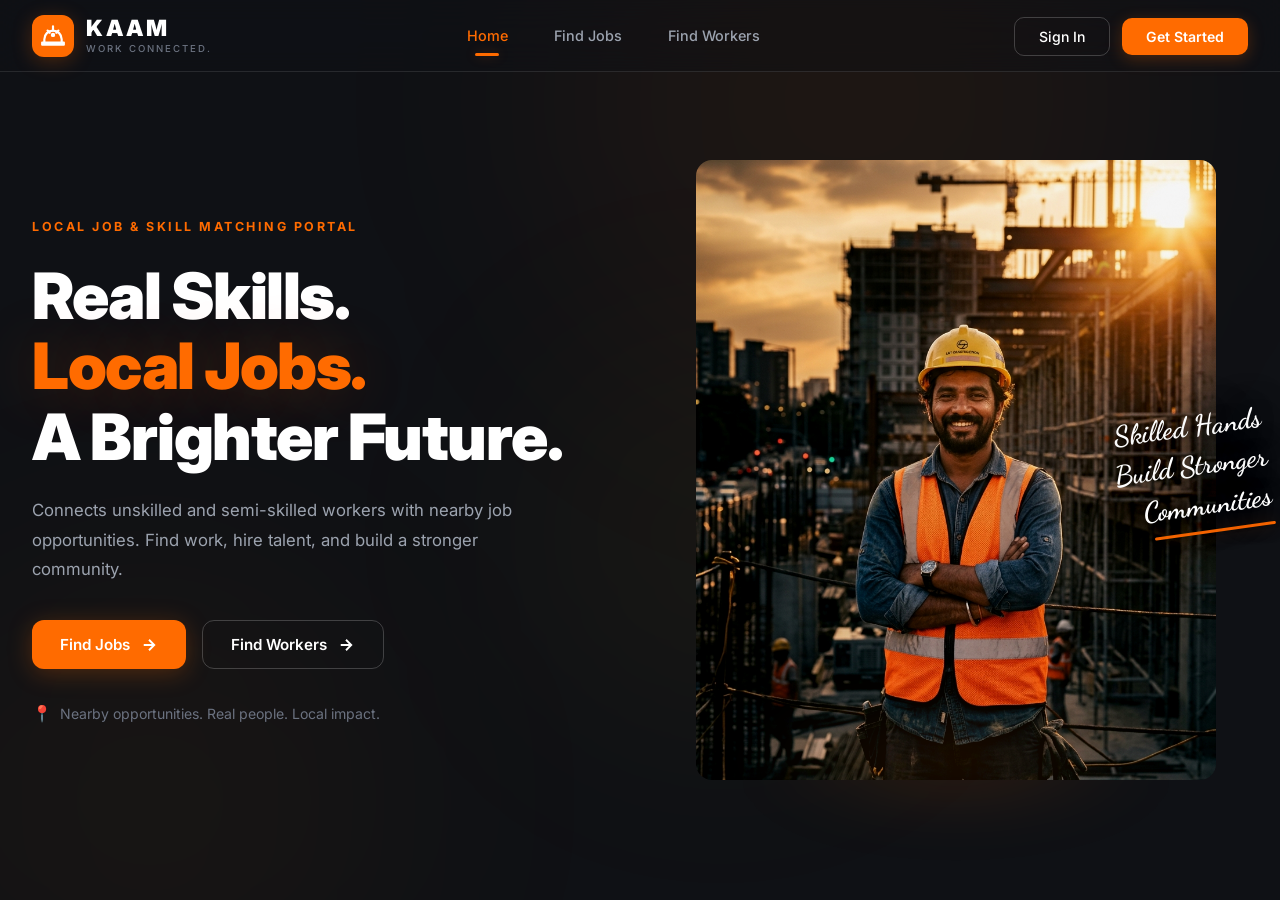
==== index.html @ 21537f92 "Add files via upload" ====
<!DOCTYPE html>
<html lang="en">

<head>
  <meta charset="UTF-8" />
  <meta name="viewport" content="width=device-width, initial-scale=1.0" />
  <title>KAAM — Work Connected | Local Job & Skill Matching Portal</title>
  <meta name="description"
    content="KAAM connects unskilled and semi-skilled workers with nearby job opportunities. Find work, hire talent, and build a stronger community." />
  <link rel="preconnect" href="https://fonts.googleapis.com" />
  <link rel="preconnect" href="https://fonts.gstatic.com" crossorigin />
  <link
    href="https://fonts.googleapis.com/css2?family=Inter:wght@400;500;600;700;800;900&family=Dancing+Script:wght@600;700&display=swap"
    rel="stylesheet" />
  <link rel="stylesheet" href="index.css" />
</head>

<body>

  <!-- ═══════════════════ NAVBAR ═══════════════════ -->
  <nav id="navbar" class="navbar">
    <div class="navbar-inner">
      <!-- Left: Logo & Brand -->
      <a href="#" class="brand" id="brand-logo">
        <div class="brand-icon">
          <!-- Hard-hat worker icon -->
          <svg width="26" height="26" viewBox="0 0 24 24" fill="none">
            <path d="M2 18h20v2H2zM4 18v-3a8 8 0 0 1 16 0v3" stroke="currentColor" stroke-width="2"
              stroke-linecap="round" stroke-linejoin="round" />
            <path d="M12 3v4M7 7l2 2M17 7l-2 2" stroke="currentColor" stroke-width="2" stroke-linecap="round" />
            <circle cx="12" cy="11" r="2" fill="currentColor" />
          </svg>
        </div>
        <div class="brand-text">
          <span class="brand-name">KAAM</span>
          <span class="brand-tagline">WORK CONNECTED.</span>
        </div>
      </a>

      <!-- Center: Nav Links -->
      <ul class="nav-links" id="nav-links">
        <li><a href="#" class="nav-link active" id="nav-home">Home</a></li>
        <li><a href="#" class="nav-link" id="nav-find-jobs">Find Jobs</a></li>
        <li><a href="#" class="nav-link" id="nav-find-workers">Find Workers</a></li>
      </ul>

      <!-- Right: Action Buttons -->
      <div class="nav-right">
        <button class="btn-signin" id="btn-signin">Sign In</button>
        <button class="btn-get-started" id="btn-get-started">Get Started</button>
        <button class="hamburger" id="hamburger" aria-label="Toggle Menu">
          <span></span><span></span><span></span>
        </button>
      </div>
    </div>
  </nav>

  <!-- ═══════════════════ HERO ═══════════════════ -->
  <section id="hero" class="hero">
    <!-- Ambient glow effects -->
    <div class="hero-ambient">
      <div class="ambient-glow glow-1"></div>
      <div class="ambient-glow glow-2"></div>
      <div class="ambient-glow glow-3"></div>
    </div>

    <div class="hero-inner">
      <!-- Left Column: Content & CTAs -->
      <div class="hero-content">
        <span class="hero-category">LOCAL JOB &amp; SKILL MATCHING PORTAL</span>

        <h1 class="hero-title">
          <span class="title-line">Real Skills.</span>
          <span class="title-line title-orange">Local Jobs.</span>
          <span class="title-line">A Brighter Future.</span>
        </h1>

        <p class="hero-subtitle">
          Connects unskilled and semi-skilled workers with nearby job opportunities. Find work, hire talent, and build a
          stronger community.
        </p>

        <div class="hero-cta">
          <button class="btn btn-primary" id="btn-find-jobs">
            Find Jobs
            <svg width="18" height="18" viewBox="0 0 24 24" fill="none" stroke="currentColor" stroke-width="2.5">
              <path d="M5 12h14M12 5l7 7-7 7" />
            </svg>
          </button>
          <button class="btn btn-outline" id="btn-find-workers">
            Find Workers
            <svg width="18" height="18" viewBox="0 0 24 24" fill="none" stroke="currentColor" stroke-width="2.5">
              <path d="M5 12h14M12 5l7 7-7 7" />
            </svg>
          </button>
        </div>

        <div class="hero-location">
          <span class="location-pin">📍</span>
          <span class="location-text">Nearby opportunities. Real people. Local impact.</span>
        </div>
      </div>

      <!-- Right Column: Hero Visual -->
      <div class="hero-visual">
        <div class="hero-image-wrapper">
          <img src="hero-worker.jpg" alt="Confident construction worker with arms crossed" class="hero-image" />
          <!-- Decorative glow behind image -->
          <div class="image-glow"></div>
        </div>
        <!-- Handwritten cursive quote overlay -->
        <div class="hero-quote">
          <span class="quote-text">Skilled Hands<br>Build Stronger<br>Communities</span>
          <div class="quote-underline"></div>
        </div>
      </div>
    </div>
  </section>

  <!-- ═══════════════════ MODAL ═══════════════════ -->
  <div class="modal-overlay" id="modal-overlay">
    <div class="modal" id="modal" role="dialog" aria-modal="true">
      <button class="modal-close" id="modal-close" aria-label="Close">
        <svg width="20" height="20" viewBox="0 0 24 24" fill="none" stroke="currentColor" stroke-width="2.5">
          <path d="M18 6 6 18M6 6l12 12" />
        </svg>
      </button>

      <!-- Role Toggle Switcher -->
      <div class="modal-header">
        <div class="role-toggle" id="role-toggle">
          <button class="role-toggle-btn active" data-role="worker" id="role-btn-worker">
            <svg width="16" height="16" viewBox="0 0 24 24" fill="none" stroke="currentColor" stroke-width="2">
              <path d="M20 7h-9M14 17H5" />
              <circle cx="17" cy="17" r="3" />
              <circle cx="7" cy="7" r="3" />
            </svg>
            Worker
          </button>
          <button class="role-toggle-btn" data-role="employer" id="role-btn-employer">
            <svg width="16" height="16" viewBox="0 0 24 24" fill="none" stroke="currentColor" stroke-width="2">
              <path d="M16 21v-2a4 4 0 0 0-4-4H6a4 4 0 0 0-4 4v2" />
              <circle cx="9" cy="7" r="4" />
              <path d="M22 21v-2a4 4 0 0 0-3-3.87M16 3.13a4 4 0 0 1 0 7.75" />
            </svg>
            Employer
          </button>
          <div class="role-toggle-slider" id="role-toggle-slider"></div>
        </div>
      </div>

      <!-- Auth Tabs -->
      <div class="modal-tabs" id="modal-tabs">
        <button class="modal-tab active" data-tab="signin" id="tab-signin">Log In</button>
        <button class="modal-tab" data-tab="signup" id="tab-signup">Sign Up / Register</button>
        <div class="tab-indicator"></div>
      </div>

      <!-- ═══ LOG IN FORM ═══ -->
      <form class="modal-form" id="form-signin">
        <div class="modal-role-indicator" id="signin-role-indicator">
          <span class="role-indicator-dot"></span>
          <span id="signin-role-label">Worker Portal</span>
        </div>

        <div class="input-group">
          <label for="signin-phone">Mobile Number</label>
          <div class="phone-input">
            <span class="country-code">+91</span>
            <input type="tel" id="signin-phone" placeholder="Enter your phone number" maxlength="10"
              autocomplete="tel" />
          </div>
        </div>

        <div class="input-group">
          <label for="signin-password">Password / PIN</label>
          <div class="password-input">
            <input type="password" id="signin-password" placeholder="Enter password or 4-digit PIN"
              autocomplete="current-password" />
            <button type="button" class="toggle-password" id="toggle-password-signin" aria-label="Show password">
              <svg width="18" height="18" viewBox="0 0 24 24" fill="none" stroke="currentColor" stroke-width="2">
                <path d="M1 12s4-8 11-8 11 8 11 8-4 8-11 8-11-8-11-8z" />
                <circle cx="12" cy="12" r="3" />
              </svg>
            </button>
          </div>
        </div>

        <div class="form-links-row">
          <button type="button" class="link-btn" id="btn-forgot-password">Forgot Password?</button>
          <button type="button" class="link-btn" id="btn-otp-login">Log in with OTP instead</button>
        </div>

        <button type="submit" class="btn btn-submit" id="btn-signin-submit">
          Log In
          <svg width="18" height="18" viewBox="0 0 24 24" fill="none" stroke="currentColor" stroke-width="2">
            <path d="M5 12h14M12 5l7 7-7 7" />
          </svg>
        </button>

        <p class="form-footer-text">
          Don't have an account? <button type="button" class="link-btn" id="link-to-signup">Create one now</button>
        </p>
      </form>

      <!-- ═══ SIGN UP / REGISTER FORM ═══ -->
      <form class="modal-form hidden" id="form-signup">
        <div class="modal-role-indicator" id="signup-role-indicator">
          <span class="role-indicator-dot"></span>
          <span id="signup-role-label">Registering as Worker</span>
        </div>

        <!-- Shared Fields -->
        <div class="input-group">
          <label for="signup-name" id="signup-name-label">Full Name</label>
          <input type="text" id="signup-name" placeholder="Enter your full name" autocomplete="name" />
        </div>

        <div class="input-group">
          <label for="signup-phone">Mobile Number</label>
          <div class="phone-input">
            <span class="country-code">+91</span>
            <input type="tel" id="signup-phone" placeholder="Enter your phone number" maxlength="10"
              autocomplete="tel" />
          </div>
        </div>

        <div class="input-group">
          <label for="signup-location" id="signup-location-label">City / Pincode</label>
          <input type="text" id="signup-location" placeholder="Enter area name or 6-digit pincode" />
        </div>

        <!-- ═══ Worker-specific fields ═══ -->
        <div id="worker-fields">
          <div class="input-group">
            <label for="signup-skill">Primary Skill / Work Type</label>
            <select id="signup-skill">
              <option value="" disabled selected>Select your primary skill</option>
              <option value="masonry">Masonry</option>
              <option value="plumbing">Plumbing</option>
              <option value="carpentry">Carpentry</option>
              <option value="painting">Painting</option>
              <option value="electrical">Electrical Work</option>
              <option value="construction">Construction</option>
              <option value="domestic">Domestic Help</option>
            </select>
          </div>
          <div class="input-group">
            <label for="signup-wage">Daily Wage Expectation (₹) <span class="optional-tag">Optional</span></label>
            <input type="number" id="signup-wage" placeholder="e.g. 600" min="100" max="5000" />
          </div>
        </div>

        <!-- ═══ Employer-specific fields ═══ -->
        <div id="employer-fields" class="hidden">
          <div class="input-group">
            <label for="signup-employer-type">Employer Type</label>
            <select id="signup-employer-type">
              <option value="" disabled selected>Select employer type</option>
              <option value="individual">Individual / Household</option>
              <option value="contractor">Contractor</option>
              <option value="business">Business Owner</option>
            </select>
          </div>
        </div>

        <button type="submit" class="btn btn-submit" id="btn-signup-submit">
          Register as Worker
          <svg width="18" height="18" viewBox="0 0 24 24" fill="none" stroke="currentColor" stroke-width="2">
            <path d="M5 12h14M12 5l7 7-7 7" />
          </svg>
        </button>

        <p class="form-footer-text">
          Already have an account? <button type="button" class="link-btn" id="link-to-signin">Sign in here</button>
        </p>
      </form>
    </div>
  </div>

  <script src="app.js"></script>
</body>

</html>
---- index.css ----
/* ═══════════════════════════════════════════════════════
   KAAM — Premium Dark-Mode Hero Landing Page
   ═══════════════════════════════════════════════════════ */

/* ── Reset & Base ──────────────────────────────────── */
*,
*::before,
*::after {
  margin: 0;
  padding: 0;
  box-sizing: border-box;
}

:root {
  --bg-dark: #0F1115;
  --bg-dark-2: #13161C;
  --bg-card: #1A1D24;
  --bg-card-hover: #22252E;
  --orange: #FF6B00;
  --orange-hover: #FF7A00;
  --orange-glow: rgba(255, 107, 0, 0.25);
  --orange-soft: rgba(255, 107, 0, 0.08);
  --blue-accent: #3B82F6;
  --blue-soft: rgba(59, 130, 246, 0.08);
  --text-white: #FFFFFF;
  --text-gray: #9CA3AF;
  --text-muted: #6B7280;
  --border-subtle: rgba(255, 255, 255, 0.1);
  --border-light: rgba(255, 255, 255, 0.06);
  --radius: 10px;
  --radius-lg: 12px;
  --radius-xl: 16px;
  --transition: 0.3s cubic-bezier(0.4, 0, 0.2, 1);
  --transition-fast: 0.2s cubic-bezier(0.4, 0, 0.2, 1);
  --transition-bounce: 0.5s cubic-bezier(0.34, 1.56, 0.64, 1);
}

html {
  scroll-behavior: smooth;
  -webkit-font-smoothing: antialiased;
  -moz-osx-font-smoothing: grayscale;
}

body {
  font-family: 'Inter', -apple-system, BlinkMacSystemFont, 'Segoe UI', sans-serif;
  background: var(--bg-dark);
  color: var(--text-white);
  line-height: 1.6;
  overflow-x: hidden;
}

a {
  text-decoration: none;
  color: inherit;
}

button {
  cursor: pointer;
  border: none;
  background: none;
  font-family: inherit;
}

input,
select {
  font-family: inherit;
}

.hidden {
  display: none !important;
}


/* ═══════════════════════════════════════════════════════
   NAVBAR
   ═══════════════════════════════════════════════════════ */
.navbar {
  position: fixed;
  top: 0;
  left: 0;
  right: 0;
  z-index: 1000;
  padding: 0 32px;
  transition: var(--transition);
}

.navbar::before {
  content: '';
  position: absolute;
  inset: 0;
  background: rgba(15, 17, 21, 0.6);
  backdrop-filter: blur(24px) saturate(180%);
  -webkit-backdrop-filter: blur(24px) saturate(180%);
  border-bottom: 1px solid var(--border-subtle);
  z-index: -1;
}

.navbar.scrolled::before {
  background: rgba(15, 17, 21, 0.92);
  box-shadow: 0 4px 30px rgba(0, 0, 0, 0.3);
}

.navbar-inner {
  max-width: 1280px;
  margin: 0 auto;
  display: flex;
  align-items: center;
  justify-content: space-between;
  height: 72px;
}

/* ── Brand ── */
.brand {
  display: flex;
  align-items: center;
  gap: 12px;
}

.brand-icon {
  width: 42px;
  height: 42px;
  background: var(--orange);
  border-radius: var(--radius-lg);
  display: flex;
  align-items: center;
  justify-content: center;
  color: white;
  box-shadow: 0 4px 20px var(--orange-glow);
  transition: var(--transition);
}

.brand:hover .brand-icon {
  transform: scale(1.05);
  box-shadow: 0 6px 28px var(--orange-glow);
}

.brand-text {
  display: flex;
  flex-direction: column;
}

.brand-name {
  font-size: 1.4rem;
  font-weight: 900;
  letter-spacing: 3px;
  color: var(--text-white);
  line-height: 1.1;
}

.brand-tagline {
  font-size: 0.6rem;
  font-weight: 500;
  letter-spacing: 2px;
  color: var(--text-muted);
  text-transform: uppercase;
}

/* ── Nav Links ── */
.nav-links {
  display: flex;
  list-style: none;
  gap: 6px;
}

.nav-link {
  padding: 8px 20px;
  border-radius: 8px;
  font-size: 0.9rem;
  font-weight: 500;
  color: var(--text-gray);
  transition: var(--transition);
  position: relative;
}

.nav-link:hover {
  color: var(--text-white);
}

.nav-link.active {
  color: var(--orange);
}

.nav-link.active::after {
  content: '';
  position: absolute;
  bottom: -4px;
  left: 50%;
  transform: translateX(-50%);
  width: 24px;
  height: 3px;
  background: var(--orange);
  border-radius: 10px;
  box-shadow: 0 0 12px var(--orange-glow);
}

/* ── Nav Right ── */
.nav-right {
  display: flex;
  align-items: center;
  gap: 12px;
}

.btn-signin {
  padding: 10px 24px;
  border-radius: var(--radius);
  font-size: 0.88rem;
  font-weight: 500;
  color: var(--text-white);
  border: 1px solid rgba(255, 255, 255, 0.2);
  background: transparent;
  transition: var(--transition);
}

.btn-signin:hover {
  border-color: rgba(255, 255, 255, 0.4);
  background: rgba(255, 255, 255, 0.05);
}

.btn-get-started {
  padding: 10px 24px;
  border-radius: var(--radius);
  font-size: 0.88rem;
  font-weight: 600;
  color: white;
  background: var(--orange);
  transition: var(--transition);
  box-shadow: 0 4px 16px var(--orange-glow);
}

.btn-get-started:hover {
  background: var(--orange-hover);
  transform: translateY(-1px);
  box-shadow: 0 6px 24px var(--orange-glow);
}

/* ── Hamburger ── */
.hamburger {
  display: none;
  flex-direction: column;
  gap: 5px;
  padding: 8px;
}

.hamburger span {
  display: block;
  width: 22px;
  height: 2px;
  background: var(--text-white);
  border-radius: 2px;
  transition: var(--transition);
}

.hamburger.active span:nth-child(1) {
  transform: rotate(45deg) translate(5px, 5px);
}

.hamburger.active span:nth-child(2) {
  opacity: 0;
}

.hamburger.active span:nth-child(3) {
  transform: rotate(-45deg) translate(5px, -5px);
}


/* ═══════════════════════════════════════════════════════
   HERO SECTION
   ═══════════════════════════════════════════════════════ */
.hero {
  position: relative;
  min-height: 100vh;
  display: flex;
  align-items: center;
  padding: 100px 32px 60px;
  overflow: hidden;
  background: var(--bg-dark);
}

/* ── Ambient Glows ── */
.hero-ambient {
  position: absolute;
  inset: 0;
  pointer-events: none;
  overflow: hidden;
}

.ambient-glow {
  position: absolute;
  border-radius: 50%;
  filter: blur(120px);
}

.glow-1 {
  width: 600px;
  height: 600px;
  background: rgba(255, 107, 0, 0.06);
  top: -200px;
  right: 10%;
  animation: floatGlow 20s ease-in-out infinite;
}

.glow-2 {
  width: 500px;
  height: 500px;
  background: rgba(255, 122, 0, 0.04);
  bottom: -150px;
  left: -100px;
  animation: floatGlow 25s ease-in-out infinite reverse;
}

.glow-3 {
  width: 350px;
  height: 350px;
  background: rgba(255, 165, 0, 0.05);
  top: 40%;
  right: 30%;
  animation: floatGlow 18s ease-in-out infinite 5s;
}

@keyframes floatGlow {
  0%, 100% { transform: translate(0, 0) scale(1); }
  25% { transform: translate(30px, -30px) scale(1.05); }
  50% { transform: translate(-20px, 20px) scale(0.95); }
  75% { transform: translate(20px, 10px) scale(1.02); }
}

/* ── Hero Inner Grid ── */
.hero-inner {
  max-width: 1280px;
  margin: 0 auto;
  display: grid;
  grid-template-columns: 1fr 1fr;
  gap: 48px;
  align-items: center;
  width: 100%;
}

/* ── Hero Content (Left Column) ── */
.hero-content {
  z-index: 2;
}

.hero-category {
  display: inline-block;
  font-size: 0.78rem;
  font-weight: 700;
  letter-spacing: 2.5px;
  color: var(--orange);
  text-transform: uppercase;
  margin-bottom: 24px;
  animation: fadeInUp 0.7s ease both;
}

.hero-title {
  margin-bottom: 24px;
  animation: fadeInUp 0.7s ease 0.1s both;
}

.title-line {
  display: block;
  font-size: clamp(2.8rem, 5vw, 4rem);
  font-weight: 900;
  line-height: 1.1;
  letter-spacing: -1.5px;
  color: var(--text-white);
}

.title-orange {
  color: var(--orange);
  text-shadow: 0 0 60px var(--orange-glow);
}

.hero-subtitle {
  font-size: 1.05rem;
  color: var(--text-gray);
  line-height: 1.75;
  margin-bottom: 36px;
  max-width: 500px;
  animation: fadeInUp 0.7s ease 0.2s both;
}

/* ── CTA Buttons ── */
.hero-cta {
  display: flex;
  gap: 16px;
  flex-wrap: wrap;
  margin-bottom: 32px;
  animation: fadeInUp 0.7s ease 0.3s both;
}

.btn {
  display: inline-flex;
  align-items: center;
  gap: 10px;
  padding: 14px 28px;
  border-radius: var(--radius-lg);
  font-size: 0.95rem;
  font-weight: 600;
  transition: var(--transition);
  position: relative;
  overflow: hidden;
}

.btn-primary {
  background: var(--orange);
  color: white;
  box-shadow: 0 4px 24px var(--orange-glow);
}

.btn-primary:hover {
  background: var(--orange-hover);
  transform: translateY(-2px);
  box-shadow: 0 8px 36px rgba(255, 107, 0, 0.35);
}

.btn-outline {
  background: transparent;
  color: var(--text-white);
  border: 1px solid rgba(255, 255, 255, 0.2);
}

.btn-outline:hover {
  border-color: rgba(255, 255, 255, 0.4);
  background: rgba(255, 255, 255, 0.05);
  transform: translateY(-2px);
}

/* ── Location Tag ── */
.hero-location {
  display: flex;
  align-items: center;
  gap: 8px;
  animation: fadeInUp 0.7s ease 0.4s both;
}

.location-pin {
  font-size: 1rem;
}

.location-text {
  font-size: 0.88rem;
  color: var(--text-muted);
}

/* ── Hero Visual (Right Column) ── */
.hero-visual {
  position: relative;
  display: flex;
  justify-content: center;
  align-items: center;
  z-index: 2;
  animation: fadeInUp 0.8s ease 0.2s both;
}

.hero-image-wrapper {
  position: relative;
  width: 100%;
  max-width: 520px;
}

.hero-image {
  width: 100%;
  height: auto;
  border-radius: var(--radius-xl);
  display: block;
  object-fit: cover;
  max-height: 620px;
  filter: brightness(0.95) contrast(1.05);
}

.image-glow {
  position: absolute;
  bottom: -40px;
  left: 50%;
  transform: translateX(-50%);
  width: 80%;
  height: 120px;
  background: radial-gradient(ellipse at center, rgba(255, 107, 0, 0.15), transparent 70%);
  filter: blur(30px);
  pointer-events: none;
}

/* ── Cursive Quote Overlay ── */
.hero-quote {
  position: absolute;
  right: -20px;
  top: 40%;
  transform: rotate(-8deg);
  z-index: 5;
  text-align: right;
}

.quote-text {
  font-family: 'Dancing Script', cursive;
  font-size: clamp(1.3rem, 2.2vw, 1.8rem);
  font-weight: 700;
  color: var(--text-white);
  line-height: 1.4;
  text-shadow: 0 2px 20px rgba(0, 0, 0, 0.7), 0 0 40px rgba(0, 0, 0, 0.5);
  white-space: nowrap;
}

.quote-underline {
  margin-top: 6px;
  margin-left: auto;
  width: 80%;
  height: 3px;
  background: var(--orange);
  border-radius: 10px;
  box-shadow: 0 0 16px var(--orange-glow);
}


/* ═══════════════════════════════════════════════════════
   ANIMATIONS
   ═══════════════════════════════════════════════════════ */
@keyframes fadeInUp {
  from { opacity: 0; transform: translateY(28px); }
  to { opacity: 1; transform: translateY(0); }
}

@keyframes slideInRight {
  from { opacity: 0; transform: translateX(40px); }
  to { opacity: 1; transform: translateX(0); }
}

@keyframes pulseGlow {
  0%, 100% { box-shadow: 0 0 0 0 var(--orange-glow); }
  50% { box-shadow: 0 0 0 8px transparent; }
}


/* ═══════════════════════════════════════════════════════
   MODAL
   ═══════════════════════════════════════════════════════ */
.modal-overlay {
  position: fixed;
  inset: 0;
  z-index: 9999;
  display: flex;
  align-items: center;
  justify-content: center;
  background: rgba(0, 0, 0, 0.6);
  backdrop-filter: blur(12px);
  -webkit-backdrop-filter: blur(12px);
  opacity: 0;
  visibility: hidden;
  transition: opacity 0.35s ease, visibility 0.35s ease;
}

.modal-overlay.active {
  opacity: 1;
  visibility: visible;
}

.modal {
  width: 100%;
  max-width: 460px;
  background: var(--bg-card);
  border: 1px solid var(--border-subtle);
  border-radius: var(--radius-xl);
  padding: 28px 32px 32px;
  position: relative;
  transform: translateY(24px) scale(0.96);
  transition: transform 0.4s cubic-bezier(0.34, 1.56, 0.64, 1), opacity 0.3s ease;
  opacity: 0;
  box-shadow:
    0 24px 80px rgba(0, 0, 0, 0.5),
    0 0 1px rgba(255, 255, 255, 0.1),
    inset 0 1px 0 rgba(255, 255, 255, 0.04);
  max-height: 90vh;
  overflow-y: auto;
}

.modal-overlay.active .modal {
  transform: translateY(0) scale(1);
  opacity: 1;
}

.modal-close {
  position: absolute;
  top: 16px;
  right: 16px;
  width: 36px;
  height: 36px;
  border-radius: 50%;
  display: flex;
  align-items: center;
  justify-content: center;
  color: var(--text-muted);
  transition: var(--transition);
  background: rgba(255, 255, 255, 0.05);
  z-index: 10;
}

.modal-close:hover {
  color: var(--text-white);
  background: rgba(255, 255, 255, 0.1);
  transform: rotate(90deg);
}

/* ── Role Toggle Switcher ── */
.modal-header {
  margin-bottom: 20px;
}

.role-toggle {
  display: flex;
  background: rgba(255, 255, 255, 0.04);
  border-radius: var(--radius);
  padding: 4px;
  position: relative;
  border: 1px solid var(--border-light);
}

.role-toggle-btn {
  flex: 1;
  display: flex;
  align-items: center;
  justify-content: center;
  gap: 8px;
  padding: 10px 16px;
  font-size: 0.85rem;
  font-weight: 600;
  color: var(--text-muted);
  border-radius: 8px;
  transition: var(--transition);
  z-index: 2;
  position: relative;
}

.role-toggle-btn.active {
  color: var(--text-white);
}

.role-toggle-btn:hover:not(.active) {
  color: var(--text-gray);
}

.role-toggle-slider {
  position: absolute;
  top: 4px;
  left: 4px;
  width: calc(50% - 4px);
  height: calc(100% - 8px);
  background: var(--orange);
  border-radius: 8px;
  transition: var(--transition);
  box-shadow: 0 2px 12px var(--orange-glow);
}

.role-toggle[data-active="employer"] .role-toggle-slider,
.role-toggle-slider.employer {
  left: calc(50%);
  background: var(--blue-accent);
  box-shadow: 0 2px 12px rgba(59, 130, 246, 0.25);
}

/* ── Role Indicator in Forms ── */
.modal-role-indicator {
  display: flex;
  align-items: center;
  gap: 8px;
  padding: 8px 14px;
  background: var(--orange-soft);
  border: 1px solid rgba(255, 107, 0, 0.12);
  border-radius: 50px;
  font-size: 0.8rem;
  font-weight: 600;
  color: var(--orange);
  width: fit-content;
}

.modal-role-indicator.employer {
  background: var(--blue-soft);
  border-color: rgba(59, 130, 246, 0.12);
  color: #60A5FA;
}

.role-indicator-dot {
  width: 8px;
  height: 8px;
  border-radius: 50%;
  background: currentColor;
  animation: pulseGlow 2s ease-in-out infinite;
}

/* ── Modal Tabs ── */
.modal-tabs {
  display: flex;
  background: rgba(255, 255, 255, 0.04);
  border-radius: var(--radius);
  padding: 4px;
  margin-bottom: 20px;
  position: relative;
  border: 1px solid var(--border-light);
}

.modal-tab {
  flex: 1;
  padding: 10px;
  text-align: center;
  font-size: 0.84rem;
  font-weight: 600;
  color: var(--text-muted);
  border-radius: 8px;
  transition: var(--transition);
  z-index: 1;
}

.modal-tab:hover:not(.active) {
  color: var(--text-gray);
}

.modal-tab.active {
  color: var(--text-white);
}

.tab-indicator {
  position: absolute;
  top: 4px;
  left: 4px;
  width: calc(50% - 4px);
  height: calc(100% - 8px);
  background: rgba(255, 255, 255, 0.08);
  border-radius: 8px;
  transition: var(--transition);
  border: 1px solid var(--border-subtle);
}

/* ── Modal Forms ── */
.modal-form {
  display: flex;
  flex-direction: column;
  gap: 16px;
}

.input-group {
  display: flex;
  flex-direction: column;
  gap: 6px;
}

.input-group label {
  font-size: 0.8rem;
  font-weight: 600;
  color: var(--text-gray);
  letter-spacing: 0.3px;
}

.optional-tag {
  font-size: 0.7rem;
  font-weight: 400;
  color: var(--text-muted);
  font-style: italic;
}

.input-group input,
.input-group select {
  width: 100%;
  padding: 11px 14px;
  background: rgba(255, 255, 255, 0.04);
  border: 1px solid var(--border-subtle);
  border-radius: var(--radius);
  font-size: 0.9rem;
  color: var(--text-white);
  outline: none;
  transition: var(--transition);
  -webkit-appearance: none;
  appearance: none;
}

.input-group input::placeholder {
  color: var(--text-muted);
}

.input-group input:focus,
.input-group select:focus {
  border-color: var(--orange);
  background: rgba(255, 107, 0, 0.03);
  box-shadow: 0 0 0 3px rgba(255, 107, 0, 0.08);
}

.input-group select {
  background-image: url("data:image/svg+xml,%3Csvg xmlns='http://www.w3.org/2000/svg' width='12' height='12' viewBox='0 0 24 24' fill='none' stroke='%239CA3AF' stroke-width='2.5'%3E%3Cpath d='M6 9l6 6 6-6'/%3E%3C/svg%3E");
  background-repeat: no-repeat;
  background-position: right 14px center;
  padding-right: 36px;
}

.input-group select option {
  background: var(--bg-card);
  color: var(--text-white);
}

.phone-input {
  display: flex;
  align-items: stretch;
  border-radius: var(--radius);
  overflow: hidden;
  border: 1px solid var(--border-subtle);
  background: rgba(255, 255, 255, 0.04);
  transition: var(--transition);
}

.phone-input:focus-within {
  border-color: var(--orange);
  box-shadow: 0 0 0 3px rgba(255, 107, 0, 0.08);
}

.country-code {
  display: flex;
  align-items: center;
  padding: 0 14px;
  font-size: 0.9rem;
  font-weight: 600;
  color: var(--text-gray);
  background: rgba(255, 255, 255, 0.03);
  border-right: 1px solid var(--border-subtle);
  white-space: nowrap;
}

.phone-input input {
  border: none !important;
  background: transparent !important;
  box-shadow: none !important;
}

.password-input {
  display: flex;
  align-items: stretch;
  border-radius: var(--radius);
  overflow: hidden;
  border: 1px solid var(--border-subtle);
  background: rgba(255, 255, 255, 0.04);
  transition: var(--transition);
}

.password-input:focus-within {
  border-color: var(--orange);
  box-shadow: 0 0 0 3px rgba(255, 107, 0, 0.08);
}

.password-input input {
  border: none !important;
  background: transparent !important;
  box-shadow: none !important;
  flex: 1;
}

.toggle-password {
  display: flex;
  align-items: center;
  padding: 0 14px;
  color: var(--text-muted);
  transition: var(--transition);
}

.toggle-password:hover {
  color: var(--text-gray);
}

/* ── Form Links Row ── */
.form-links-row {
  display: flex;
  justify-content: space-between;
  align-items: center;
  margin: -4px 0;
}

/* ── Submit Button ── */
.btn-submit {
  width: 100%;
  padding: 13px 24px;
  background: var(--orange);
  color: white;
  font-weight: 700;
  font-size: 0.92rem;
  border-radius: var(--radius);
  display: flex;
  align-items: center;
  justify-content: center;
  gap: 8px;
  transition: var(--transition);
  box-shadow: 0 4px 20px var(--orange-glow);
  margin-top: 4px;
}

.btn-submit:hover {
  background: var(--orange-hover);
  transform: translateY(-1px);
  box-shadow: 0 6px 28px rgba(255, 107, 0, 0.35);
}

.btn-submit.success {
  background: linear-gradient(135deg, #059669, #10B981) !important;
  box-shadow: 0 4px 20px rgba(5, 150, 105, 0.3);
}

.btn-submit.loading {
  pointer-events: none;
  opacity: 0.85;
}

.form-footer-text {
  text-align: center;
  font-size: 0.8rem;
  color: var(--text-muted);
}

.link-btn {
  color: var(--orange);
  font-weight: 600;
  font-size: inherit;
  transition: var(--transition);
}

.link-btn:hover {
  text-decoration: underline;
  color: var(--orange-hover);
}


/* ═══════════════════════════════════════════════════════
   SCROLLBAR
   ═══════════════════════════════════════════════════════ */
::-webkit-scrollbar {
  width: 6px;
}

::-webkit-scrollbar-track {
  background: transparent;
}

::-webkit-scrollbar-thumb {
  background: rgba(255, 255, 255, 0.1);
  border-radius: 4px;
}

::-webkit-scrollbar-thumb:hover {
  background: rgba(255, 255, 255, 0.2);
}

.modal::-webkit-scrollbar {
  width: 4px;
}

.modal::-webkit-scrollbar-thumb {
  background: rgba(255, 255, 255, 0.08);
  border-radius: 4px;
}


/* ═══════════════════════════════════════════════════════
   SELECTION
   ═══════════════════════════════════════════════════════ */
::selection {
  background: var(--orange);
  color: white;
}


/* ═══════════════════════════════════════════════════════
   RESPONSIVE
   ═══════════════════════════════════════════════════════ */
@media (max-width: 1024px) {
  .hero-inner {
    grid-template-columns: 1fr;
    gap: 40px;
    text-align: center;
  }

  .hero-content {
    order: 1;
  }

  .hero-visual {
    order: 0;
  }

  .hero-subtitle {
    max-width: 100%;
    margin-left: auto;
    margin-right: auto;
  }

  .hero-cta {
    justify-content: center;
  }

  .hero-location {
    justify-content: center;
  }

  .hero-image-wrapper {
    max-width: 400px;
  }

  .hero-quote {
    right: -10px;
    top: 35%;
  }
}

@media (max-width: 768px) {
  .navbar {
    padding: 0 16px;
  }

  .nav-links {
    display: none;
    position: absolute;
    top: 72px;
    left: 0;
    right: 0;
    background: rgba(15, 17, 21, 0.98);
    backdrop-filter: blur(20px);
    -webkit-backdrop-filter: blur(20px);
    flex-direction: column;
    padding: 16px;
    border-bottom: 1px solid var(--border-subtle);
  }

  .nav-links.open {
    display: flex;
  }

  .nav-link.active::after {
    display: none;
  }

  .hamburger {
    display: flex;
  }

  .btn-signin {
    display: none;
  }

  .hero {
    padding: 100px 16px 40px;
    min-height: auto;
  }

  .title-line {
    font-size: 2.2rem;
  }

  .hero-image-wrapper {
    max-width: 320px;
  }

  .hero-quote {
    display: none;
  }

  .modal {
    margin: 16px;
    padding: 20px 24px 24px;
    max-height: 85vh;
  }

  .role-toggle-btn {
    font-size: 0.8rem;
    padding: 8px 12px;
  }

  .form-links-row {
    flex-direction: column;
    gap: 4px;
    align-items: flex-start;
  }
}

@media (max-width: 480px) {
  .title-line {
    font-size: 1.8rem;
    letter-spacing: -0.5px;
  }

  .hero-cta {
    flex-direction: column;
    align-items: stretch;
  }

  .btn {
    justify-content: center;
  }

  .brand-name {
    font-size: 1.15rem;
  }

  .hero-subtitle {
    font-size: 0.95rem;
  }

  .modal {
    margin: 8px;
    padding: 18px 20px 22px;
  }
}
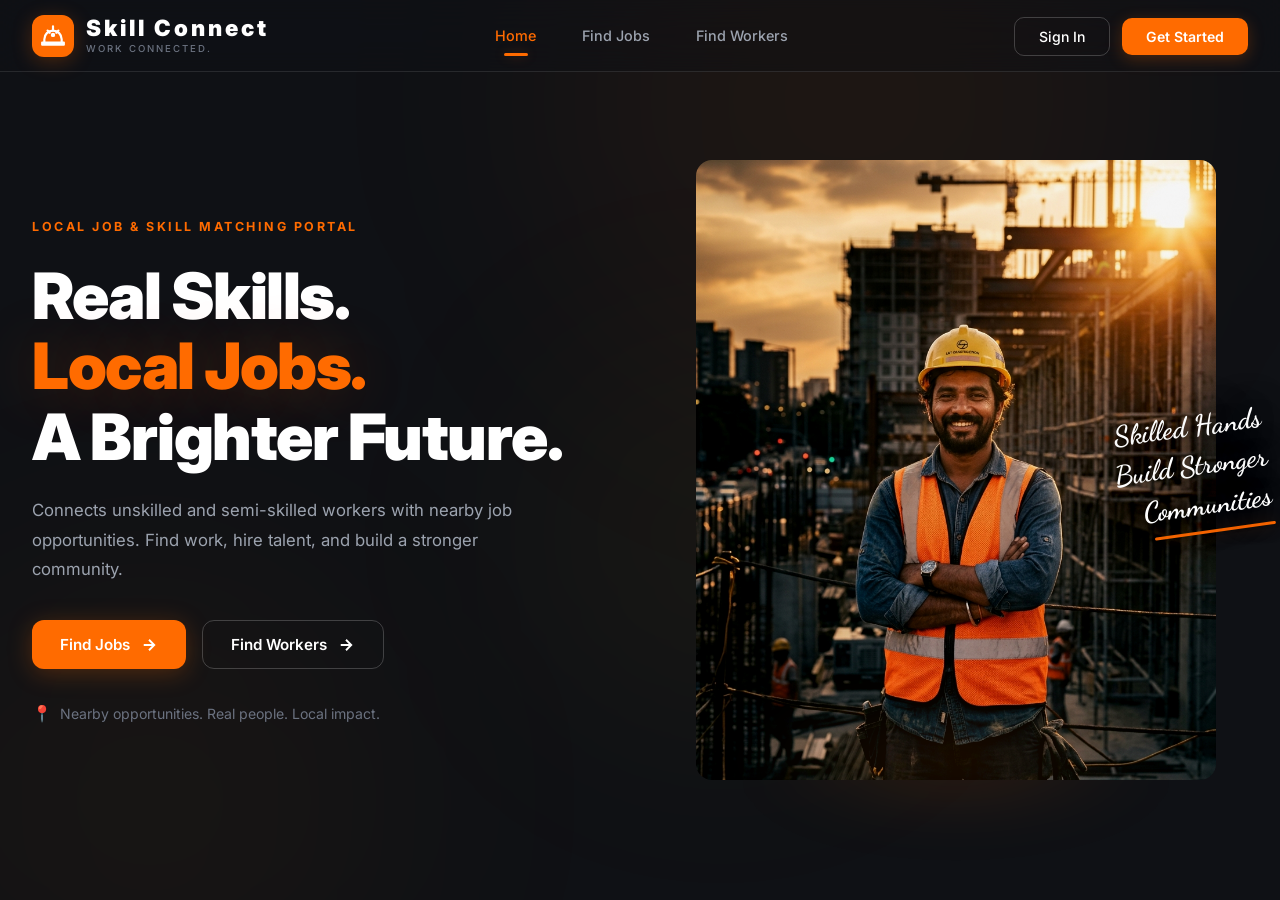
==== commit 035a4a61: "Add files via upload" ====
--- a/index.html
+++ b/index.html
@@ -4,9 +4,9 @@
 <head>
   <meta charset="UTF-8" />
   <meta name="viewport" content="width=device-width, initial-scale=1.0" />
-  <title>KAAM — Work Connected | Local Job & Skill Matching Portal</title>
+  <title>Skill Connect — Work Connected | Local Job & Skill Matching Portal</title>
   <meta name="description"
-    content="KAAM connects unskilled and semi-skilled workers with nearby job opportunities. Find work, hire talent, and build a stronger community." />
+    content="Skill Connect connects unskilled and semi-skilled workers with nearby job opportunities. Find work, hire talent, and build a stronger community." />
   <link rel="preconnect" href="https://fonts.googleapis.com" />
   <link rel="preconnect" href="https://fonts.gstatic.com" crossorigin />
   <link
@@ -32,7 +32,7 @@
           </svg>
         </div>
         <div class="brand-text">
-          <span class="brand-name">KAAM</span>
+          <span class="brand-name">Skill Connect</span>
           <span class="brand-tagline">WORK CONNECTED.</span>
         </div>
       </a>
@@ -156,27 +156,31 @@
         <div class="tab-indicator"></div>
       </div>
 
-      <!-- ═══ LOG IN FORM ═══ -->
-      <form class="modal-form" id="form-signin">
+      <!-- ═══ LOG IN FORM (Email Based) ═══ -->
+      <form class="modal-form" id="form-signin" novalidate>
         <div class="modal-role-indicator" id="signin-role-indicator">
           <span class="role-indicator-dot"></span>
           <span id="signin-role-label">Worker Portal</span>
         </div>
 
         <div class="input-group">
-          <label for="signin-phone">Mobile Number</label>
-          <div class="phone-input">
-            <span class="country-code">+91</span>
-            <input type="tel" id="signin-phone" placeholder="Enter your phone number" maxlength="10"
-              autocomplete="tel" />
-          </div>
-        </div>
-
-        <div class="input-group">
-          <label for="signin-password">Password / PIN</label>
+          <label for="signin-email">Email ID</label>
+          <div class="input-icon-wrap">
+            <svg class="input-icon" width="16" height="16" viewBox="0 0 24 24" fill="none" stroke="currentColor"
+              stroke-width="2">
+              <rect x="2" y="4" width="20" height="16" rx="2" />
+              <path d="M22 7l-10 7L2 7" />
+            </svg>
+            <input type="email" id="signin-email" placeholder="name@example.com" autocomplete="email" required />
+          </div>
+          <span class="input-error" id="signin-email-error">Please enter a valid email address</span>
+        </div>
+
+        <div class="input-group">
+          <label for="signin-password">Password</label>
           <div class="password-input">
-            <input type="password" id="signin-password" placeholder="Enter password or 4-digit PIN"
-              autocomplete="current-password" />
+            <input type="password" id="signin-password" placeholder="Enter your password"
+              autocomplete="current-password" required />
             <button type="button" class="toggle-password" id="toggle-password-signin" aria-label="Show password">
               <svg width="18" height="18" viewBox="0 0 24 24" fill="none" stroke="currentColor" stroke-width="2">
                 <path d="M1 12s4-8 11-8 11 8 11 8-4 8-11 8-11-8-11-8z" />
@@ -188,7 +192,7 @@
 
         <div class="form-links-row">
           <button type="button" class="link-btn" id="btn-forgot-password">Forgot Password?</button>
-          <button type="button" class="link-btn" id="btn-otp-login">Log in with OTP instead</button>
+          <button type="button" class="link-btn" id="btn-magic-link">Sign in with Magic Link</button>
         </div>
 
         <button type="submit" class="btn btn-submit" id="btn-signin-submit">
@@ -203,8 +207,8 @@
         </p>
       </form>
 
-      <!-- ═══ SIGN UP / REGISTER FORM ═══ -->
-      <form class="modal-form hidden" id="form-signup">
+      <!-- ═══ SIGN UP / REGISTER FORM (Email Based) ═══ -->
+      <form class="modal-form hidden" id="form-signup" novalidate>
         <div class="modal-role-indicator" id="signup-role-indicator">
           <span class="role-indicator-dot"></span>
           <span id="signup-role-label">Registering as Worker</span>
@@ -213,28 +217,46 @@
         <!-- Shared Fields -->
         <div class="input-group">
           <label for="signup-name" id="signup-name-label">Full Name</label>
-          <input type="text" id="signup-name" placeholder="Enter your full name" autocomplete="name" />
-        </div>
-
-        <div class="input-group">
-          <label for="signup-phone">Mobile Number</label>
-          <div class="phone-input">
-            <span class="country-code">+91</span>
-            <input type="tel" id="signup-phone" placeholder="Enter your phone number" maxlength="10"
-              autocomplete="tel" />
+          <input type="text" id="signup-name" placeholder="Enter your full name" autocomplete="name" required />
+        </div>
+
+        <div class="input-group">
+          <label for="signup-email">Email ID</label>
+          <div class="input-icon-wrap">
+            <svg class="input-icon" width="16" height="16" viewBox="0 0 24 24" fill="none" stroke="currentColor"
+              stroke-width="2">
+              <rect x="2" y="4" width="20" height="16" rx="2" />
+              <path d="M22 7l-10 7L2 7" />
+            </svg>
+            <input type="email" id="signup-email" placeholder="name@example.com" autocomplete="email" required />
+          </div>
+          <span class="input-error" id="signup-email-error">Please enter a valid email address</span>
+        </div>
+
+        <div class="input-group">
+          <label for="signup-password">Create Password</label>
+          <div class="password-input">
+            <input type="password" id="signup-password" placeholder="Min. 6 characters" minlength="6"
+              autocomplete="new-password" required />
+            <button type="button" class="toggle-password" id="toggle-password-signup" aria-label="Show password">
+              <svg width="18" height="18" viewBox="0 0 24 24" fill="none" stroke="currentColor" stroke-width="2">
+                <path d="M1 12s4-8 11-8 11 8 11 8-4 8-11 8-11-8-11-8z" />
+                <circle cx="12" cy="12" r="3" />
+              </svg>
+            </button>
           </div>
         </div>
 
         <div class="input-group">
           <label for="signup-location" id="signup-location-label">City / Pincode</label>
-          <input type="text" id="signup-location" placeholder="Enter area name or 6-digit pincode" />
+          <input type="text" id="signup-location" placeholder="Enter area name or 6-digit pincode" required />
         </div>
 
         <!-- ═══ Worker-specific fields ═══ -->
         <div id="worker-fields">
           <div class="input-group">
             <label for="signup-skill">Primary Skill / Work Type</label>
-            <select id="signup-skill">
+            <select id="signup-skill" required>
               <option value="" disabled selected>Select your primary skill</option>
               <option value="masonry">Masonry</option>
               <option value="plumbing">Plumbing</option>
@@ -255,7 +277,7 @@
         <div id="employer-fields" class="hidden">
           <div class="input-group">
             <label for="signup-employer-type">Employer Type</label>
-            <select id="signup-employer-type">
+            <select id="signup-employer-type" required>
               <option value="" disabled selected>Select employer type</option>
               <option value="individual">Individual / Household</option>
               <option value="contractor">Contractor</option>
--- a/index.css
+++ b/index.css
@@ -826,6 +826,77 @@
   box-shadow: none !important;
 }
 
+/* ── Email Input with Icon ── */
+.input-icon-wrap {
+  position: relative;
+  display: flex;
+  align-items: stretch;
+  border-radius: var(--radius);
+  overflow: hidden;
+  border: 1px solid var(--border-subtle);
+  background: rgba(255, 255, 255, 0.04);
+  transition: var(--transition);
+}
+
+.input-icon-wrap:focus-within {
+  border-color: var(--orange);
+  box-shadow: 0 0 0 3px rgba(255, 107, 0, 0.08);
+}
+
+.input-icon-wrap .input-icon {
+  position: absolute;
+  left: 14px;
+  top: 50%;
+  transform: translateY(-50%);
+  color: var(--text-muted);
+  pointer-events: none;
+  transition: var(--transition);
+  flex-shrink: 0;
+}
+
+.input-icon-wrap:focus-within .input-icon {
+  color: var(--orange);
+}
+
+.input-icon-wrap input {
+  border: none !important;
+  background: transparent !important;
+  box-shadow: none !important;
+  padding-left: 40px !important;
+  flex: 1;
+}
+
+/* ── Validation Error ── */
+.input-error {
+  display: none;
+  font-size: 0.72rem;
+  font-weight: 500;
+  color: #EF4444;
+  margin-top: -2px;
+  padding-left: 2px;
+}
+
+.input-error.visible {
+  display: block;
+  animation: fadeInUp 0.2s ease;
+}
+
+.input-group.error .input-icon-wrap,
+.input-group.error .password-input {
+  border-color: #EF4444;
+  box-shadow: 0 0 0 3px rgba(239, 68, 68, 0.08);
+}
+
+.input-group.error .input-icon-wrap:focus-within,
+.input-group.error .password-input:focus-within {
+  border-color: #EF4444;
+  box-shadow: 0 0 0 3px rgba(239, 68, 68, 0.12);
+}
+
+.input-group.error .input-icon {
+  color: #EF4444;
+}
+
 .password-input {
   display: flex;
   align-items: stretch;
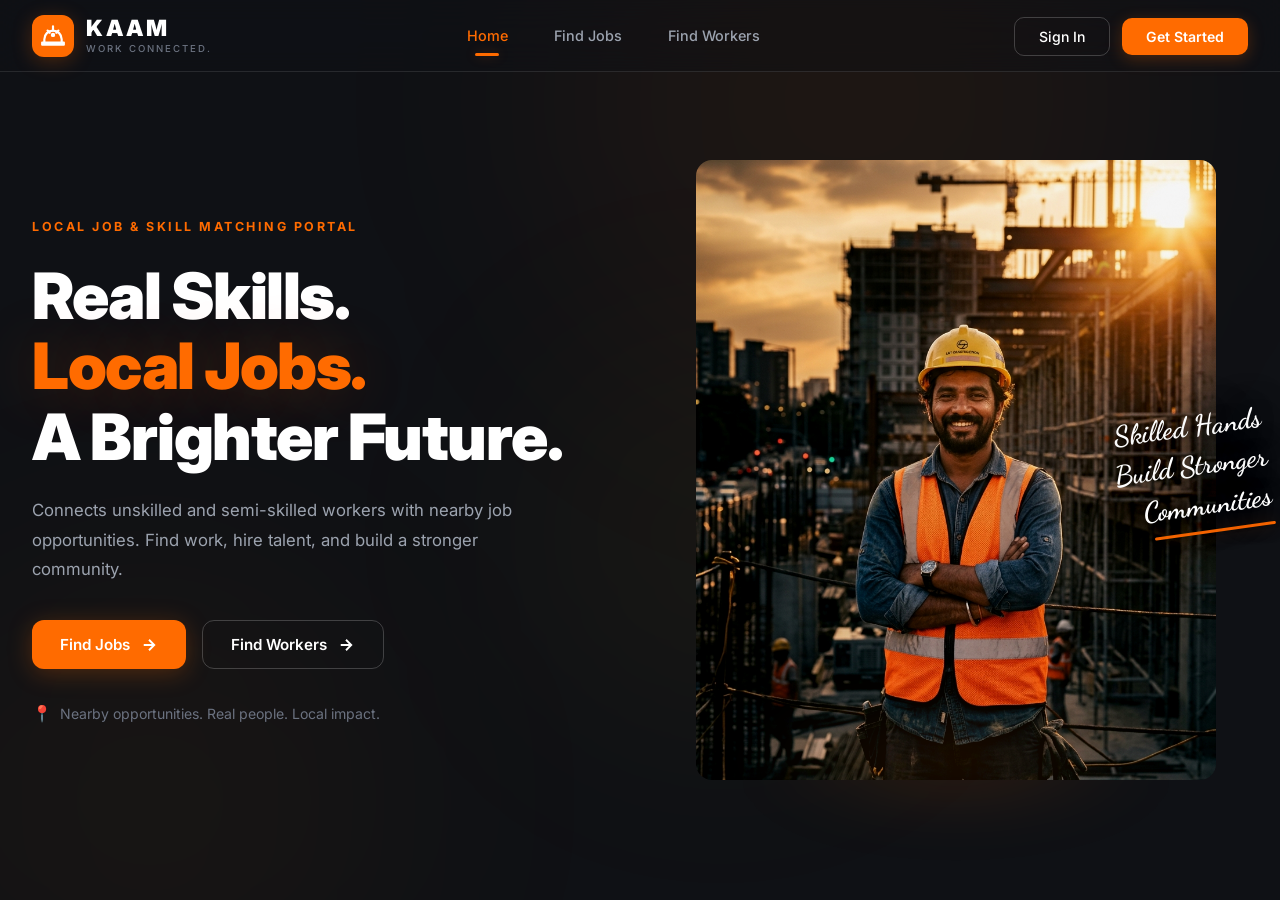
==== commit 9e8fe5e2: "Add files via upload" ====
--- a/index.html
+++ b/index.html
@@ -1,306 +1,313 @@
 <!DOCTYPE html>
-<html lang="en">
+<html lang="en" id="html-root">
 
 <head>
   <meta charset="UTF-8" />
   <meta name="viewport" content="width=device-width, initial-scale=1.0" />
-  <title>Skill Connect — Work Connected | Local Job & Skill Matching Portal</title>
+  <title>KAAM &#8212; Work Connected | Local Job &amp; Skill Matching Portal</title>
   <meta name="description"
-    content="Skill Connect connects unskilled and semi-skilled workers with nearby job opportunities. Find work, hire talent, and build a stronger community." />
+    content="KAAM connects unskilled and semi-skilled workers with nearby job opportunities. Find work, hire talent, and build a stronger community." />
   <link rel="preconnect" href="https://fonts.googleapis.com" />
   <link rel="preconnect" href="https://fonts.gstatic.com" crossorigin />
   <link
-    href="https://fonts.googleapis.com/css2?family=Inter:wght@400;500;600;700;800;900&family=Dancing+Script:wght@600;700&display=swap"
+    href="https://fonts.googleapis.com/css2?family=Inter:wght@400;500;600;700;800;900&family=Dancing+Script:wght@600;700&family=Noto+Sans+Devanagari:wght@400;500;600;700;800&display=swap"
     rel="stylesheet" />
   <link rel="stylesheet" href="index.css" />
 </head>
 
 <body>
 
-  <!-- ═══════════════════ NAVBAR ═══════════════════ -->
-  <nav id="navbar" class="navbar">
-    <div class="navbar-inner">
-      <!-- Left: Logo & Brand -->
-      <a href="#" class="brand" id="brand-logo">
-        <div class="brand-icon">
-          <!-- Hard-hat worker icon -->
-          <svg width="26" height="26" viewBox="0 0 24 24" fill="none">
-            <path d="M2 18h20v2H2zM4 18v-3a8 8 0 0 1 16 0v3" stroke="currentColor" stroke-width="2"
-              stroke-linecap="round" stroke-linejoin="round" />
-            <path d="M12 3v4M7 7l2 2M17 7l-2 2" stroke="currentColor" stroke-width="2" stroke-linecap="round" />
-            <circle cx="12" cy="11" r="2" fill="currentColor" />
+  <!-- ═══════════════════════════════════════════════
+       LANDING PAGE VIEW  (hidden after login)
+       ═══════════════════════════════════════════════ -->
+  <div id="landing-view">
+
+    <!-- ═══ NAVBAR ═══ -->
+    <nav id="navbar" class="navbar">
+      <div class="navbar-inner">
+        <!-- Left: Logo & Brand -->
+        <a href="#" class="brand" id="brand-logo">
+          <div class="brand-icon">
+            <svg width="26" height="26" viewBox="0 0 24 24" fill="none">
+              <path d="M2 18h20v2H2zM4 18v-3a8 8 0 0 1 16 0v3" stroke="currentColor" stroke-width="2"
+                stroke-linecap="round" stroke-linejoin="round" />
+              <path d="M12 3v4M7 7l2 2M17 7l-2 2" stroke="currentColor" stroke-width="2" stroke-linecap="round" />
+              <circle cx="12" cy="11" r="2" fill="currentColor" />
+            </svg>
+          </div>
+          <div class="brand-text">
+            <span class="brand-name">KAAM </span>
+            <span class="brand-tagline">WORK CONNECTED.</span>
+          </div>
+        </a>
+
+        <!-- Center: Nav Links -->
+        <ul class="nav-links" id="nav-links">
+          <li><a href="#" class="nav-link active" id="nav-home">Home</a></li>
+          <li><a href="#" class="nav-link" id="nav-find-jobs">Find Jobs</a></li>
+          <li><a href="#" class="nav-link" id="nav-find-workers">Find Workers</a></li>
+        </ul>
+
+        <!-- Right: Action Buttons -->
+        <div class="nav-right">
+          <button class="btn-signin" id="btn-signin">Sign In</button>
+          <button class="btn-get-started" id="btn-get-started">Get Started</button>
+          <button class="hamburger" id="hamburger" aria-label="Toggle Menu">
+            <span></span><span></span><span></span>
+          </button>
+        </div>
+      </div>
+    </nav>
+
+    <!-- ═══ HERO ═══ -->
+    <section id="hero" class="hero">
+      <div class="hero-ambient">
+        <div class="ambient-glow glow-1"></div>
+        <div class="ambient-glow glow-2"></div>
+        <div class="ambient-glow glow-3"></div>
+      </div>
+
+      <div class="hero-inner">
+        <!-- Left Column -->
+        <div class="hero-content">
+          <span class="hero-category">LOCAL JOB &amp; SKILL MATCHING PORTAL</span>
+
+          <h1 class="hero-title">
+            <span class="title-line">Real Skills.</span>
+            <span class="title-line title-orange">Local Jobs.</span>
+            <span class="title-line">A Brighter Future.</span>
+          </h1>
+
+          <p class="hero-subtitle">
+            Connects unskilled and semi-skilled workers with nearby job opportunities. Find work, hire talent, and build a
+            stronger community.
+          </p>
+
+          <div class="hero-cta">
+            <button class="btn btn-primary" id="btn-find-jobs">
+              Find Jobs
+              <svg width="18" height="18" viewBox="0 0 24 24" fill="none" stroke="currentColor" stroke-width="2.5">
+                <path d="M5 12h14M12 5l7 7-7 7" />
+              </svg>
+            </button>
+            <button class="btn btn-outline" id="btn-find-workers">
+              Find Workers
+              <svg width="18" height="18" viewBox="0 0 24 24" fill="none" stroke="currentColor" stroke-width="2.5">
+                <path d="M5 12h14M12 5l7 7-7 7" />
+              </svg>
+            </button>
+          </div>
+
+          <div class="hero-location">
+            <span class="location-pin">&#128205;</span>
+            <span class="location-text">Nearby opportunities. Real people. Local impact.</span>
+          </div>
+        </div>
+
+        <!-- Right Column: Hero Visual -->
+        <div class="hero-visual">
+          <div class="hero-image-wrapper">
+            <img src="hero-worker.jpg" alt="Confident construction worker with arms crossed" class="hero-image" />
+            <div class="image-glow"></div>
+          </div>
+          <div class="hero-quote">
+            <span class="quote-text">Skilled Hands<br>Build Stronger<br>Communities</span>
+            <div class="quote-underline"></div>
+          </div>
+        </div>
+      </div>
+    </section>
+
+    <!-- ═══ MODAL ═══ -->
+    <div class="modal-overlay" id="modal-overlay">
+      <div class="modal" id="modal" role="dialog" aria-modal="true">
+        <button class="modal-close" id="modal-close" aria-label="Close">
+          <svg width="20" height="20" viewBox="0 0 24 24" fill="none" stroke="currentColor" stroke-width="2.5">
+            <path d="M18 6 6 18M6 6l12 12" />
           </svg>
-        </div>
-        <div class="brand-text">
-          <span class="brand-name">Skill Connect</span>
-          <span class="brand-tagline">WORK CONNECTED.</span>
-        </div>
-      </a>
-
-      <!-- Center: Nav Links -->
-      <ul class="nav-links" id="nav-links">
-        <li><a href="#" class="nav-link active" id="nav-home">Home</a></li>
-        <li><a href="#" class="nav-link" id="nav-find-jobs">Find Jobs</a></li>
-        <li><a href="#" class="nav-link" id="nav-find-workers">Find Workers</a></li>
-      </ul>
-
-      <!-- Right: Action Buttons -->
-      <div class="nav-right">
-        <button class="btn-signin" id="btn-signin">Sign In</button>
-        <button class="btn-get-started" id="btn-get-started">Get Started</button>
-        <button class="hamburger" id="hamburger" aria-label="Toggle Menu">
-          <span></span><span></span><span></span>
         </button>
-      </div>
-    </div>
-  </nav>
-
-  <!-- ═══════════════════ HERO ═══════════════════ -->
-  <section id="hero" class="hero">
-    <!-- Ambient glow effects -->
-    <div class="hero-ambient">
-      <div class="ambient-glow glow-1"></div>
-      <div class="ambient-glow glow-2"></div>
-      <div class="ambient-glow glow-3"></div>
-    </div>
-
-    <div class="hero-inner">
-      <!-- Left Column: Content & CTAs -->
-      <div class="hero-content">
-        <span class="hero-category">LOCAL JOB &amp; SKILL MATCHING PORTAL</span>
-
-        <h1 class="hero-title">
-          <span class="title-line">Real Skills.</span>
-          <span class="title-line title-orange">Local Jobs.</span>
-          <span class="title-line">A Brighter Future.</span>
-        </h1>
-
-        <p class="hero-subtitle">
-          Connects unskilled and semi-skilled workers with nearby job opportunities. Find work, hire talent, and build a
-          stronger community.
-        </p>
-
-        <div class="hero-cta">
-          <button class="btn btn-primary" id="btn-find-jobs">
-            Find Jobs
-            <svg width="18" height="18" viewBox="0 0 24 24" fill="none" stroke="currentColor" stroke-width="2.5">
+
+        <!-- Role Toggle Switcher -->
+        <div class="modal-header">
+          <div class="role-toggle" id="role-toggle">
+            <button class="role-toggle-btn active" data-role="worker" id="role-btn-worker">
+              <svg width="16" height="16" viewBox="0 0 24 24" fill="none" stroke="currentColor" stroke-width="2">
+                <path d="M20 7h-9M14 17H5" />
+                <circle cx="17" cy="17" r="3" />
+                <circle cx="7" cy="7" r="3" />
+              </svg>
+              Worker
+            </button>
+            <button class="role-toggle-btn" data-role="employer" id="role-btn-employer">
+              <svg width="16" height="16" viewBox="0 0 24 24" fill="none" stroke="currentColor" stroke-width="2">
+                <path d="M16 21v-2a4 4 0 0 0-4-4H6a4 4 0 0 0-4 4v2" />
+                <circle cx="9" cy="7" r="4" />
+                <path d="M22 21v-2a4 4 0 0 0-3-3.87M16 3.13a4 4 0 0 1 0 7.75" />
+              </svg>
+              Employer
+            </button>
+            <div class="role-toggle-slider" id="role-toggle-slider"></div>
+          </div>
+        </div>
+
+        <!-- Auth Tabs -->
+        <div class="modal-tabs" id="modal-tabs">
+          <button class="modal-tab active" data-tab="signin" id="tab-signin">Log In</button>
+          <button class="modal-tab" data-tab="signup" id="tab-signup">Sign Up / Register</button>
+          <div class="tab-indicator"></div>
+        </div>
+
+        <!-- LOG IN FORM -->
+        <form class="modal-form" id="form-signin" novalidate>
+          <div class="modal-role-indicator" id="signin-role-indicator">
+            <span class="role-indicator-dot"></span>
+            <span id="signin-role-label">Worker Portal</span>
+          </div>
+
+          <div class="input-group">
+            <label for="signin-email">Email ID</label>
+            <div class="input-icon-wrap">
+              <svg class="input-icon" width="16" height="16" viewBox="0 0 24 24" fill="none" stroke="currentColor"
+                stroke-width="2">
+                <rect x="2" y="4" width="20" height="16" rx="2" />
+                <path d="M22 7l-10 7L2 7" />
+              </svg>
+              <input type="email" id="signin-email" placeholder="name@example.com" autocomplete="email" required />
+            </div>
+            <span class="input-error" id="signin-email-error">Please enter a valid email address</span>
+          </div>
+
+          <div class="input-group">
+            <label for="signin-password">Password</label>
+            <div class="password-input">
+              <input type="password" id="signin-password" placeholder="Enter your password"
+                autocomplete="current-password" required />
+              <button type="button" class="toggle-password" id="toggle-password-signin" aria-label="Show password">
+                <svg width="18" height="18" viewBox="0 0 24 24" fill="none" stroke="currentColor" stroke-width="2">
+                  <path d="M1 12s4-8 11-8 11 8 11 8-4 8-11 8-11-8-11-8z" />
+                  <circle cx="12" cy="12" r="3" />
+                </svg>
+              </button>
+            </div>
+          </div>
+
+          <div class="form-links-row">
+            <button type="button" class="link-btn" id="btn-forgot-password">Forgot Password?</button>
+            <button type="button" class="link-btn" id="btn-magic-link">Sign in with Magic Link</button>
+          </div>
+
+          <button type="submit" class="btn btn-submit" id="btn-signin-submit">
+            Log In
+            <svg width="18" height="18" viewBox="0 0 24 24" fill="none" stroke="currentColor" stroke-width="2">
               <path d="M5 12h14M12 5l7 7-7 7" />
             </svg>
           </button>
-          <button class="btn btn-outline" id="btn-find-workers">
-            Find Workers
-            <svg width="18" height="18" viewBox="0 0 24 24" fill="none" stroke="currentColor" stroke-width="2.5">
+
+          <p class="form-footer-text">
+            Don't have an account? <button type="button" class="link-btn" id="link-to-signup">Create one now</button>
+          </p>
+        </form>
+
+        <!-- SIGN UP FORM -->
+        <form class="modal-form hidden" id="form-signup" novalidate>
+          <div class="modal-role-indicator" id="signup-role-indicator">
+            <span class="role-indicator-dot"></span>
+            <span id="signup-role-label">Registering as Worker</span>
+          </div>
+
+          <div class="input-group">
+            <label for="signup-name" id="signup-name-label">Full Name</label>
+            <input type="text" id="signup-name" placeholder="Enter your full name" autocomplete="name" required />
+          </div>
+
+          <div class="input-group">
+            <label for="signup-email">Email ID</label>
+            <div class="input-icon-wrap">
+              <svg class="input-icon" width="16" height="16" viewBox="0 0 24 24" fill="none" stroke="currentColor"
+                stroke-width="2">
+                <rect x="2" y="4" width="20" height="16" rx="2" />
+                <path d="M22 7l-10 7L2 7" />
+              </svg>
+              <input type="email" id="signup-email" placeholder="name@example.com" autocomplete="email" required />
+            </div>
+            <span class="input-error" id="signup-email-error">Please enter a valid email address</span>
+          </div>
+
+          <div class="input-group">
+            <label for="signup-password">Create Password</label>
+            <div class="password-input">
+              <input type="password" id="signup-password" placeholder="Min. 6 characters" minlength="6"
+                autocomplete="new-password" required />
+              <button type="button" class="toggle-password" id="toggle-password-signup" aria-label="Show password">
+                <svg width="18" height="18" viewBox="0 0 24 24" fill="none" stroke="currentColor" stroke-width="2">
+                  <path d="M1 12s4-8 11-8 11 8 11 8-4 8-11 8-11-8-11-8z" />
+                  <circle cx="12" cy="12" r="3" />
+                </svg>
+              </button>
+            </div>
+          </div>
+
+          <div class="input-group">
+            <label for="signup-location" id="signup-location-label">City / Pincode</label>
+            <input type="text" id="signup-location" placeholder="Enter area name or 6-digit pincode" required />
+          </div>
+
+          <div id="worker-fields">
+            <div class="input-group">
+              <label for="signup-skill">Primary Skill / Work Type</label>
+              <select id="signup-skill" required>
+                <option value="" disabled selected>Select your primary skill</option>
+                <option value="masonry">Masonry</option>
+                <option value="plumbing">Plumbing</option>
+                <option value="carpentry">Carpentry</option>
+                <option value="painting">Painting</option>
+                <option value="electrical">Electrical Work</option>
+                <option value="construction">Construction</option>
+                <option value="domestic">Domestic Help</option>
+              </select>
+            </div>
+            <div class="input-group">
+              <label for="signup-wage">Daily Wage Expectation (&#8377;) <span class="optional-tag">Optional</span></label>
+              <input type="number" id="signup-wage" placeholder="e.g. 600" min="100" max="5000" />
+            </div>
+          </div>
+
+          <div id="employer-fields" class="hidden">
+            <div class="input-group">
+              <label for="signup-employer-type">Employer Type</label>
+              <select id="signup-employer-type" required>
+                <option value="" disabled selected>Select employer type</option>
+                <option value="individual">Individual / Household</option>
+                <option value="contractor">Contractor</option>
+                <option value="business">Business Owner</option>
+              </select>
+            </div>
+          </div>
+
+          <button type="submit" class="btn btn-submit" id="btn-signup-submit">
+            Register as Worker
+            <svg width="18" height="18" viewBox="0 0 24 24" fill="none" stroke="currentColor" stroke-width="2">
               <path d="M5 12h14M12 5l7 7-7 7" />
             </svg>
           </button>
-        </div>
-
-        <div class="hero-location">
-          <span class="location-pin">📍</span>
-          <span class="location-text">Nearby opportunities. Real people. Local impact.</span>
-        </div>
-      </div>
-
-      <!-- Right Column: Hero Visual -->
-      <div class="hero-visual">
-        <div class="hero-image-wrapper">
-          <img src="hero-worker.jpg" alt="Confident construction worker with arms crossed" class="hero-image" />
-          <!-- Decorative glow behind image -->
-          <div class="image-glow"></div>
-        </div>
-        <!-- Handwritten cursive quote overlay -->
-        <div class="hero-quote">
-          <span class="quote-text">Skilled Hands<br>Build Stronger<br>Communities</span>
-          <div class="quote-underline"></div>
-        </div>
+
+          <p class="form-footer-text">
+            Already have an account? <button type="button" class="link-btn" id="link-to-signin">Sign in here</button>
+          </p>
+        </form>
       </div>
     </div>
-  </section>
-
-  <!-- ═══════════════════ MODAL ═══════════════════ -->
-  <div class="modal-overlay" id="modal-overlay">
-    <div class="modal" id="modal" role="dialog" aria-modal="true">
-      <button class="modal-close" id="modal-close" aria-label="Close">
-        <svg width="20" height="20" viewBox="0 0 24 24" fill="none" stroke="currentColor" stroke-width="2.5">
-          <path d="M18 6 6 18M6 6l12 12" />
-        </svg>
-      </button>
-
-      <!-- Role Toggle Switcher -->
-      <div class="modal-header">
-        <div class="role-toggle" id="role-toggle">
-          <button class="role-toggle-btn active" data-role="worker" id="role-btn-worker">
-            <svg width="16" height="16" viewBox="0 0 24 24" fill="none" stroke="currentColor" stroke-width="2">
-              <path d="M20 7h-9M14 17H5" />
-              <circle cx="17" cy="17" r="3" />
-              <circle cx="7" cy="7" r="3" />
-            </svg>
-            Worker
-          </button>
-          <button class="role-toggle-btn" data-role="employer" id="role-btn-employer">
-            <svg width="16" height="16" viewBox="0 0 24 24" fill="none" stroke="currentColor" stroke-width="2">
-              <path d="M16 21v-2a4 4 0 0 0-4-4H6a4 4 0 0 0-4 4v2" />
-              <circle cx="9" cy="7" r="4" />
-              <path d="M22 21v-2a4 4 0 0 0-3-3.87M16 3.13a4 4 0 0 1 0 7.75" />
-            </svg>
-            Employer
-          </button>
-          <div class="role-toggle-slider" id="role-toggle-slider"></div>
-        </div>
-      </div>
-
-      <!-- Auth Tabs -->
-      <div class="modal-tabs" id="modal-tabs">
-        <button class="modal-tab active" data-tab="signin" id="tab-signin">Log In</button>
-        <button class="modal-tab" data-tab="signup" id="tab-signup">Sign Up / Register</button>
-        <div class="tab-indicator"></div>
-      </div>
-
-      <!-- ═══ LOG IN FORM (Email Based) ═══ -->
-      <form class="modal-form" id="form-signin" novalidate>
-        <div class="modal-role-indicator" id="signin-role-indicator">
-          <span class="role-indicator-dot"></span>
-          <span id="signin-role-label">Worker Portal</span>
-        </div>
-
-        <div class="input-group">
-          <label for="signin-email">Email ID</label>
-          <div class="input-icon-wrap">
-            <svg class="input-icon" width="16" height="16" viewBox="0 0 24 24" fill="none" stroke="currentColor"
-              stroke-width="2">
-              <rect x="2" y="4" width="20" height="16" rx="2" />
-              <path d="M22 7l-10 7L2 7" />
-            </svg>
-            <input type="email" id="signin-email" placeholder="name@example.com" autocomplete="email" required />
-          </div>
-          <span class="input-error" id="signin-email-error">Please enter a valid email address</span>
-        </div>
-
-        <div class="input-group">
-          <label for="signin-password">Password</label>
-          <div class="password-input">
-            <input type="password" id="signin-password" placeholder="Enter your password"
-              autocomplete="current-password" required />
-            <button type="button" class="toggle-password" id="toggle-password-signin" aria-label="Show password">
-              <svg width="18" height="18" viewBox="0 0 24 24" fill="none" stroke="currentColor" stroke-width="2">
-                <path d="M1 12s4-8 11-8 11 8 11 8-4 8-11 8-11-8-11-8z" />
-                <circle cx="12" cy="12" r="3" />
-              </svg>
-            </button>
-          </div>
-        </div>
-
-        <div class="form-links-row">
-          <button type="button" class="link-btn" id="btn-forgot-password">Forgot Password?</button>
-          <button type="button" class="link-btn" id="btn-magic-link">Sign in with Magic Link</button>
-        </div>
-
-        <button type="submit" class="btn btn-submit" id="btn-signin-submit">
-          Log In
-          <svg width="18" height="18" viewBox="0 0 24 24" fill="none" stroke="currentColor" stroke-width="2">
-            <path d="M5 12h14M12 5l7 7-7 7" />
-          </svg>
-        </button>
-
-        <p class="form-footer-text">
-          Don't have an account? <button type="button" class="link-btn" id="link-to-signup">Create one now</button>
-        </p>
-      </form>
-
-      <!-- ═══ SIGN UP / REGISTER FORM (Email Based) ═══ -->
-      <form class="modal-form hidden" id="form-signup" novalidate>
-        <div class="modal-role-indicator" id="signup-role-indicator">
-          <span class="role-indicator-dot"></span>
-          <span id="signup-role-label">Registering as Worker</span>
-        </div>
-
-        <!-- Shared Fields -->
-        <div class="input-group">
-          <label for="signup-name" id="signup-name-label">Full Name</label>
-          <input type="text" id="signup-name" placeholder="Enter your full name" autocomplete="name" required />
-        </div>
-
-        <div class="input-group">
-          <label for="signup-email">Email ID</label>
-          <div class="input-icon-wrap">
-            <svg class="input-icon" width="16" height="16" viewBox="0 0 24 24" fill="none" stroke="currentColor"
-              stroke-width="2">
-              <rect x="2" y="4" width="20" height="16" rx="2" />
-              <path d="M22 7l-10 7L2 7" />
-            </svg>
-            <input type="email" id="signup-email" placeholder="name@example.com" autocomplete="email" required />
-          </div>
-          <span class="input-error" id="signup-email-error">Please enter a valid email address</span>
-        </div>
-
-        <div class="input-group">
-          <label for="signup-password">Create Password</label>
-          <div class="password-input">
-            <input type="password" id="signup-password" placeholder="Min. 6 characters" minlength="6"
-              autocomplete="new-password" required />
-            <button type="button" class="toggle-password" id="toggle-password-signup" aria-label="Show password">
-              <svg width="18" height="18" viewBox="0 0 24 24" fill="none" stroke="currentColor" stroke-width="2">
-                <path d="M1 12s4-8 11-8 11 8 11 8-4 8-11 8-11-8-11-8z" />
-                <circle cx="12" cy="12" r="3" />
-              </svg>
-            </button>
-          </div>
-        </div>
-
-        <div class="input-group">
-          <label for="signup-location" id="signup-location-label">City / Pincode</label>
-          <input type="text" id="signup-location" placeholder="Enter area name or 6-digit pincode" required />
-        </div>
-
-        <!-- ═══ Worker-specific fields ═══ -->
-        <div id="worker-fields">
-          <div class="input-group">
-            <label for="signup-skill">Primary Skill / Work Type</label>
-            <select id="signup-skill" required>
-              <option value="" disabled selected>Select your primary skill</option>
-              <option value="masonry">Masonry</option>
-              <option value="plumbing">Plumbing</option>
-              <option value="carpentry">Carpentry</option>
-              <option value="painting">Painting</option>
-              <option value="electrical">Electrical Work</option>
-              <option value="construction">Construction</option>
-              <option value="domestic">Domestic Help</option>
-            </select>
-          </div>
-          <div class="input-group">
-            <label for="signup-wage">Daily Wage Expectation (₹) <span class="optional-tag">Optional</span></label>
-            <input type="number" id="signup-wage" placeholder="e.g. 600" min="100" max="5000" />
-          </div>
-        </div>
-
-        <!-- ═══ Employer-specific fields ═══ -->
-        <div id="employer-fields" class="hidden">
-          <div class="input-group">
-            <label for="signup-employer-type">Employer Type</label>
-            <select id="signup-employer-type" required>
-              <option value="" disabled selected>Select employer type</option>
-              <option value="individual">Individual / Household</option>
-              <option value="contractor">Contractor</option>
-              <option value="business">Business Owner</option>
-            </select>
-          </div>
-        </div>
-
-        <button type="submit" class="btn btn-submit" id="btn-signup-submit">
-          Register as Worker
-          <svg width="18" height="18" viewBox="0 0 24 24" fill="none" stroke="currentColor" stroke-width="2">
-            <path d="M5 12h14M12 5l7 7-7 7" />
-          </svg>
-        </button>
-
-        <p class="form-footer-text">
-          Already have an account? <button type="button" class="link-btn" id="link-to-signin">Sign in here</button>
-        </p>
-      </form>
-    </div>
-  </div>
+
+  </div><!-- /landing-view -->
+
+
+  <!-- ═══════════════════════════════════════════════
+       DASHBOARD VIEW  (shown after login, built by JS)
+       ═══════════════════════════════════════════════ -->
+  <div id="dashboard-view" class="hidden"></div>
+
 
   <script src="app.js"></script>
 </body>
 
-</html>+</html>
--- a/index.css
+++ b/index.css
@@ -1171,3 +1171,721 @@
     padding: 18px 20px 22px;
   }
 }
+
+
+/* ═══════════════════════════════════════════════════════
+   DASHBOARD STYLES  (injected into index.css — no extra file)
+   #0F1115 dark charcoal + #FF6B00 industrial orange
+   ═══════════════════════════════════════════════════════ */
+
+/* Devanagari font override when language = HI */
+body.lang-hi {
+  font-family: 'Noto Sans Devanagari', 'Inter', -apple-system, sans-serif;
+}
+
+/* ── Dashboard wrapper ── */
+#dashboard-view {
+  min-height: 100vh;
+  background: var(--bg-dark);
+}
+
+/* ── Dashboard Navbar ── */
+.db-nav {
+  position: fixed;
+  top: 0; left: 0; right: 0;
+  z-index: 1000;
+  padding: 0 28px;
+  transition: var(--transition);
+}
+
+.db-nav::before {
+  content: '';
+  position: absolute;
+  inset: 0;
+  background: rgba(15,17,21,0.72);
+  backdrop-filter: blur(24px) saturate(180%);
+  -webkit-backdrop-filter: blur(24px) saturate(180%);
+  border-bottom: 1px solid var(--border-subtle);
+  z-index: -1;
+  transition: var(--transition);
+}
+
+.db-nav-scrolled::before {
+  background: rgba(15,17,21,0.96);
+  box-shadow: 0 4px 32px rgba(0,0,0,0.35);
+}
+
+.db-nav-inner {
+  max-width: 1360px;
+  margin: 0 auto;
+  display: flex;
+  align-items: center;
+  justify-content: space-between;
+  gap: 14px;
+  height: 70px;
+}
+
+.db-brand { display: flex; align-items: center; gap: 11px; flex-shrink: 0; }
+
+/* ── Location pill ── */
+.db-loc-pill {
+  display: flex;
+  align-items: center;
+  gap: 7px;
+  padding: 7px 15px;
+  background: rgba(255,255,255,0.04);
+  border: 1px solid var(--border-subtle);
+  border-radius: 50px;
+  font-size: 0.83rem;
+  font-weight: 500;
+  color: var(--text-gray);
+  cursor: pointer;
+  transition: var(--transition);
+  white-space: nowrap;
+}
+.db-loc-pill:hover {
+  border-color: rgba(255,107,0,0.4);
+  background: rgba(255,107,0,0.07);
+  color: var(--orange);
+}
+
+/* ── Nav right ── */
+.db-nav-right {
+  display: flex;
+  align-items: center;
+  gap: 10px;
+  flex-shrink: 0;
+}
+
+/* ── Language toggle ── */
+.db-lang {
+  display: flex;
+  position: relative;
+  background: rgba(255,255,255,0.04);
+  border: 1px solid var(--border-subtle);
+  border-radius: 50px;
+  padding: 3px;
+}
+
+.db-lang-btn {
+  position: relative;
+  z-index: 2;
+  padding: 5px 13px;
+  border-radius: 50px;
+  font-size: 0.79rem;
+  font-weight: 600;
+  color: var(--text-muted);
+  transition: color 0.2s ease;
+  white-space: nowrap;
+}
+
+.db-lang-btn.active { color: white; }
+
+.db-lang-slider {
+  position: absolute;
+  top: 3px;
+  left: 3px;
+  height: calc(100% - 6px);
+  background: var(--orange);
+  border-radius: 50px;
+  transition: var(--transition);
+  box-shadow: 0 2px 10px rgba(255,107,0,0.3);
+  z-index: 1;
+}
+
+/* ── Role badge ── */
+.db-role-badge {
+  display: flex;
+  align-items: center;
+  gap: 6px;
+  padding: 5px 13px;
+  background: rgba(255,107,0,0.08);
+  border: 1px solid rgba(255,107,0,0.2);
+  border-radius: 50px;
+  font-size: 0.75rem;
+  font-weight: 700;
+  color: var(--orange);
+  text-transform: uppercase;
+  letter-spacing: 0.4px;
+  white-space: nowrap;
+}
+
+.db-role-badge.employer {
+  background: rgba(59,130,246,0.1);
+  border-color: rgba(59,130,246,0.22);
+  color: #60A5FA;
+}
+
+.db-role-dot {
+  width: 6px;
+  height: 6px;
+  border-radius: 50%;
+  background: currentColor;
+  animation: pulseDot 2s ease-in-out infinite;
+}
+
+@keyframes pulseDot {
+  0%,100% { opacity:1; transform:scale(1); }
+  50%      { opacity:0.5; transform:scale(0.75); }
+}
+
+/* ── Profile area ── */
+.db-profile {
+  display: flex;
+  align-items: center;
+  gap: 8px;
+}
+
+.db-avatar {
+  width: 34px;
+  height: 34px;
+  border-radius: 50%;
+  background: linear-gradient(135deg, var(--orange), #FF8C00);
+  display: flex;
+  align-items: center;
+  justify-content: center;
+  font-size: 0.69rem;
+  font-weight: 800;
+  color: white;
+  letter-spacing: 0.5px;
+  box-shadow: 0 2px 10px rgba(255,107,0,0.25);
+  flex-shrink: 0;
+}
+
+.db-logout-btn {
+  display: flex;
+  align-items: center;
+  gap: 6px;
+  padding: 6px 13px;
+  border: 1px solid rgba(255,255,255,0.12);
+  border-radius: var(--radius);
+  font-size: 0.79rem;
+  font-weight: 500;
+  color: var(--text-gray);
+  transition: var(--transition);
+}
+
+.db-logout-btn:hover {
+  border-color: rgba(239,68,68,0.4);
+  color: #F87171;
+  background: rgba(239,68,68,0.06);
+}
+
+/* ── Location edit modal ── */
+.db-loc-overlay {
+  position: fixed;
+  inset: 0;
+  z-index: 9000;
+  background: rgba(0,0,0,0.65);
+  backdrop-filter: blur(10px);
+  -webkit-backdrop-filter: blur(10px);
+  display: flex;
+  align-items: center;
+  justify-content: center;
+  transition: opacity 0.3s ease;
+}
+
+.db-loc-overlay.hidden {
+  display: none !important;
+}
+
+.db-loc-modal {
+  background: var(--bg-card);
+  border: 1px solid var(--border-subtle);
+  border-radius: var(--radius-xl);
+  padding: 26px;
+  width: 100%;
+  max-width: 370px;
+  position: relative;
+  display: flex;
+  flex-direction: column;
+  gap: 14px;
+  box-shadow: 0 20px 70px rgba(0,0,0,0.5);
+  animation: fadeInUp 0.35s ease both;
+}
+
+.db-loc-close {
+  position: absolute;
+  top: 13px; right: 13px;
+  width: 30px; height: 30px;
+  border-radius: 50%;
+  display: flex; align-items: center; justify-content: center;
+  color: var(--text-muted);
+  background: rgba(255,255,255,0.05);
+  transition: var(--transition);
+}
+.db-loc-close:hover { color: white; background: rgba(255,255,255,0.1); transform: rotate(90deg); }
+
+.db-loc-modal h3 {
+  font-size: 1.05rem;
+  font-weight: 700;
+  color: var(--text-white);
+  padding-right: 30px;
+}
+
+.db-loc-modal input {
+  width: 100%;
+  padding: 11px 14px;
+  background: rgba(255,255,255,0.05);
+  border: 1px solid var(--border-subtle);
+  border-radius: var(--radius);
+  font-size: 0.9rem;
+  color: var(--text-white);
+  outline: none;
+  font-family: inherit;
+  transition: var(--transition);
+}
+.db-loc-modal input::placeholder { color: var(--text-muted); }
+.db-loc-modal input:focus {
+  border-color: var(--orange);
+  box-shadow: 0 0 0 3px rgba(255,107,0,0.09);
+}
+
+.db-loc-save {
+  padding: 10px;
+  background: var(--orange);
+  color: white;
+  border-radius: var(--radius);
+  font-size: 0.87rem;
+  font-weight: 700;
+  transition: var(--transition);
+  box-shadow: 0 4px 16px rgba(255,107,0,0.25);
+}
+.db-loc-save:hover { background: var(--orange-hover); transform: translateY(-1px); }
+
+/* ── Main content ── */
+.db-main {
+  padding-top: 70px;
+  min-height: 100vh;
+  position: relative;
+  overflow-x: hidden;
+}
+
+/* Ambient glows */
+.db-ambient {
+  position: fixed; inset: 0;
+  pointer-events: none; overflow: hidden; z-index: 0;
+}
+.db-glow {
+  position: absolute; border-radius: 50%;
+  filter: blur(140px);
+  animation: floatGlow 22s ease-in-out infinite;
+}
+.db-glow-1 { width:700px; height:700px; background:rgba(255,107,0,0.05); top:-200px; right:-80px; }
+.db-glow-2 { width:500px; height:500px; background:rgba(255,122,0,0.03); bottom:0; left:-120px; animation-delay:-10s; animation-direction:reverse; }
+
+/* ── Sections ── */
+.db-section {
+  position: relative; z-index: 1;
+  padding: 48px 28px 60px;
+}
+
+.db-inner {
+  max-width: 1360px;
+  margin: 0 auto;
+}
+
+/* ── Section header ── */
+.db-sec-header { text-align: center; margin-bottom: 32px; }
+
+.db-sec-title {
+  font-size: clamp(1.8rem, 3.2vw, 2.7rem);
+  font-weight: 900;
+  letter-spacing: -0.5px;
+  color: var(--text-white);
+  margin-bottom: 10px;
+  line-height: 1.18;
+}
+
+.db-sec-sub {
+  font-size: 1rem;
+  color: var(--text-gray);
+  max-width: 560px;
+  margin: 0 auto;
+  line-height: 1.72;
+}
+
+/* ── Search bar ── */
+.db-search-wrap { max-width: 540px; margin: 0 auto 32px; }
+
+.db-search {
+  display: flex;
+  align-items: center;
+  gap: 10px;
+  background: var(--bg-card);
+  border: 1px solid var(--border-subtle);
+  border-radius: var(--radius-lg);
+  padding: 0 14px;
+  transition: var(--transition);
+}
+.db-search:focus-within {
+  border-color: rgba(255,107,0,0.4);
+  box-shadow: 0 0 0 3px rgba(255,107,0,0.08);
+}
+.db-search svg { color: var(--text-muted); flex-shrink: 0; transition: var(--transition); }
+.db-search:focus-within svg { color: var(--orange); }
+
+.db-search-input {
+  flex: 1;
+  padding: 13px 0;
+  background: transparent;
+  border: none;
+  outline: none;
+  font-size: 0.94rem;
+  color: var(--text-white);
+  font-family: inherit;
+  min-width: 0;
+}
+.db-search-input::placeholder { color: var(--text-muted); }
+
+.db-search-clear {
+  display: flex; align-items: center;
+  color: var(--text-muted);
+  transition: var(--transition);
+  padding: 4px; border-radius: 6px;
+}
+.db-search-clear:hover { color: var(--text-gray); background: rgba(255,255,255,0.05); }
+
+/* ── Category grid ── */
+.db-cat-grid {
+  display: grid;
+  grid-template-columns: repeat(4, 1fr);
+  gap: 18px;
+}
+
+/* ── Category card ── */
+.db-cat-card {
+  background: #181B22;
+  border: 1px solid rgba(255,255,255,0.08);
+  border-radius: 18px;
+  padding: 26px 18px 22px;
+  display: flex;
+  flex-direction: column;
+  align-items: center;
+  gap: 14px;
+  cursor: pointer;
+  transition: border-color 0.25s ease, background 0.25s ease, transform 0.3s ease, box-shadow 0.3s ease;
+  position: relative;
+  overflow: hidden;
+  animation: fadeInCard 0.4s ease both;
+  text-align: center;
+}
+
+.db-cat-card::before {
+  content:'';
+  position:absolute; inset:0;
+  background: radial-gradient(ellipse at top center, rgba(255,107,0,0.05), transparent 70%);
+  opacity:0;
+  transition: opacity 0.3s ease;
+}
+
+.db-cat-card:hover {
+  border-color: var(--orange);
+  background: #1F232C;
+  transform: translateY(-5px);
+  box-shadow: 0 10px 40px rgba(255,107,0,0.13), 0 2px 10px rgba(0,0,0,0.3);
+}
+.db-cat-card:hover::before { opacity:1; }
+
+@keyframes fadeInCard {
+  from { opacity:0; transform:translateY(16px); }
+  to   { opacity:1; transform:translateY(0); }
+}
+
+.db-cat-icon {
+  width: 68px; height: 68px;
+  background: rgba(255,107,0,0.09);
+  border: 1.5px solid rgba(255,107,0,0.18);
+  border-radius: 14px;
+  display: flex; align-items: center; justify-content: center;
+  font-size: 1.9rem;
+  transition: var(--transition);
+  position: relative; z-index: 1;
+}
+.db-cat-card:hover .db-cat-icon {
+  background: rgba(255,107,0,0.17);
+  border-color: rgba(255,107,0,0.42);
+  transform: scale(1.08);
+}
+
+.db-cat-body { display:flex; flex-direction:column; align-items:center; gap:7px; position:relative; z-index:1; width:100%; }
+
+.db-cat-title {
+  font-size: 0.98rem;
+  font-weight: 700;
+  color: var(--text-white);
+  line-height: 1.35;
+}
+
+body.lang-hi .db-cat-title { font-size: 0.98rem; line-height: 1.45; }
+
+.db-cat-desc {
+  font-size: 0.74rem;
+  color: var(--text-muted);
+  line-height: 1.5;
+}
+
+.db-cat-badge {
+  display: inline-flex;
+  align-items: center;
+  gap: 5px;
+  padding: 4px 10px;
+  background: rgba(16,185,129,0.1);
+  border: 1px solid rgba(16,185,129,0.22);
+  border-radius: 50px;
+  font-size: 0.71rem;
+  font-weight: 600;
+  color: #10B981;
+  margin-top: 2px;
+}
+
+.db-badge-dot {
+  width: 6px; height: 6px;
+  border-radius: 50%;
+  background: #10B981;
+  animation: pulseDot 2s ease-in-out infinite;
+}
+
+/* ── Empty state ── */
+.db-empty {
+  text-align: center;
+  padding: 56px 20px;
+  color: var(--text-muted);
+}
+.db-empty p { font-size: 1rem; }
+
+/* ── Listings section ── */
+.db-fadein { animation: fadeInUp 0.38s ease both; }
+
+/* Back button */
+.db-back-btn {
+  display: inline-flex;
+  align-items: center;
+  gap: 8px;
+  font-size: 0.87rem;
+  font-weight: 600;
+  color: var(--text-gray);
+  padding: 7px 14px;
+  border: 1px solid var(--border-subtle);
+  border-radius: var(--radius);
+  background: rgba(255,255,255,0.03);
+  transition: var(--transition);
+  margin-bottom: 26px;
+}
+.db-back-btn:hover {
+  color: var(--orange);
+  border-color: rgba(255,107,0,0.38);
+  background: rgba(255,107,0,0.06);
+}
+
+/* Listings header */
+.db-list-header {
+  display: flex;
+  align-items: center;
+  gap: 16px;
+  margin-bottom: 28px;
+}
+
+.db-list-cat-icon {
+  width: 54px; height: 54px;
+  background: rgba(255,107,0,0.1);
+  border: 1.5px solid rgba(255,107,0,0.25);
+  border-radius: 13px;
+  display: flex; align-items: center; justify-content: center;
+  font-size: 1.65rem;
+  flex-shrink: 0;
+}
+
+.db-list-title {
+  font-size: clamp(1.4rem, 2.8vw, 2.1rem);
+  font-weight: 900;
+  color: var(--text-white);
+  letter-spacing: -0.3px;
+}
+
+.db-list-sub {
+  font-size: 0.88rem;
+  color: var(--text-gray);
+  margin-top: 4px;
+}
+
+/* ── Listings grid ── */
+.db-listings-grid {
+  display: grid;
+  grid-template-columns: repeat(3, 1fr);
+  gap: 18px;
+}
+
+/* ── Listing card ── */
+.db-listing-card {
+  background: #181B22;
+  border: 1px solid rgba(255,255,255,0.07);
+  border-radius: 18px;
+  padding: 20px;
+  display: flex;
+  flex-direction: column;
+  gap: 14px;
+  transition: var(--transition);
+  animation: fadeInCard 0.35s ease both;
+}
+.db-listing-card:hover {
+  border-color: rgba(255,107,0,0.3);
+  background: #1F232C;
+  transform: translateY(-3px);
+  box-shadow: 0 8px 32px rgba(255,107,0,0.1);
+}
+
+/* Card header */
+.db-lc-header {
+  display: flex;
+  align-items: flex-start;
+  justify-content: space-between;
+  gap: 10px;
+}
+
+.db-lc-title {
+  font-size: 0.98rem;
+  font-weight: 700;
+  color: var(--text-white);
+  line-height: 1.35;
+}
+
+.db-lc-sub {
+  font-size: 0.78rem;
+  color: var(--text-gray);
+  margin-top: 3px;
+  display: flex;
+  align-items: center;
+  gap: 4px;
+}
+
+.db-wage-badge {
+  flex-shrink: 0;
+  padding: 4px 10px;
+  background: rgba(255,107,0,0.09);
+  border: 1px solid rgba(255,107,0,0.22);
+  border-radius: 50px;
+  font-size: 0.8rem;
+  font-weight: 800;
+  color: var(--orange);
+  white-space: nowrap;
+}
+
+/* Meta pills */
+.db-lc-meta {
+  display: flex;
+  flex-wrap: wrap;
+  align-items: center;
+  gap: 7px;
+}
+
+.db-meta-pill {
+  display: inline-flex;
+  align-items: center;
+  gap: 5px;
+  padding: 3px 9px;
+  background: rgba(255,255,255,0.04);
+  border: 1px solid rgba(255,255,255,0.07);
+  border-radius: 50px;
+  font-size: 0.72rem;
+  font-weight: 500;
+  color: var(--text-muted);
+}
+
+/* Stars */
+.db-stars { display: flex; align-items: center; font-size: 0.95rem; }
+
+/* Verified badge */
+.db-verified {
+  display: inline-flex;
+  align-items: center;
+  gap: 4px;
+  padding: 3px 9px;
+  background: rgba(16,185,129,0.1);
+  border: 1px solid rgba(16,185,129,0.22);
+  border-radius: 50px;
+  font-size: 0.69rem;
+  font-weight: 700;
+  color: #10B981;
+}
+
+/* Worker card top */
+.db-worker-top {
+  display: flex;
+  align-items: center;
+  gap: 12px;
+}
+
+.db-worker-av {
+  width: 42px; height: 42px;
+  border-radius: 50%;
+  background: linear-gradient(135deg, #FF6B00, #FF8C00);
+  display: flex; align-items: center; justify-content: center;
+  font-size: 0.72rem;
+  font-weight: 800;
+  color: white;
+  flex-shrink: 0;
+}
+
+.db-worker-info { flex: 1; min-width: 0; }
+
+/* CTA button */
+.db-cta-btn {
+  display: flex;
+  align-items: center;
+  justify-content: center;
+  gap: 7px;
+  width: 100%;
+  padding: 10px 18px;
+  background: var(--orange);
+  color: white;
+  border-radius: var(--radius);
+  font-size: 0.87rem;
+  font-weight: 700;
+  transition: var(--transition);
+  box-shadow: 0 4px 16px rgba(255,107,0,0.25);
+  margin-top: auto;
+  font-family: inherit;
+}
+.db-cta-btn:hover:not(:disabled) {
+  background: var(--orange-hover);
+  transform: translateY(-1px);
+  box-shadow: 0 6px 24px rgba(255,107,0,0.35);
+}
+.db-cta-btn:disabled { opacity: 0.6; cursor: default; transform: none; }
+
+/* ═══════════════════════════════════════════════════════
+   RESPONSIVE — Dashboard
+   ═══════════════════════════════════════════════════════ */
+@media (max-width: 1100px) {
+  .db-cat-grid { grid-template-columns: repeat(3,1fr); }
+  .db-listings-grid { grid-template-columns: repeat(2,1fr); }
+}
+
+@media (max-width: 860px) {
+  .db-loc-pill { display: none; }
+  .db-cat-grid { grid-template-columns: repeat(2,1fr); }
+  .db-listings-grid { grid-template-columns: 1fr; }
+  .db-logout-btn span { display: none; }
+  .db-logout-btn { padding: 6px 9px; }
+}
+
+@media (max-width: 640px) {
+  .db-nav { padding: 0 14px; }
+  .db-nav-right { gap: 7px; }
+  .db-lang-btn { padding: 4px 9px; font-size: 0.73rem; }
+  .db-role-badge { display: none; }
+  .db-section { padding: 32px 14px 48px; }
+  .db-sec-title { font-size: 1.55rem; }
+  .db-cat-grid { grid-template-columns: repeat(2,1fr); gap: 12px; }
+  .db-cat-card { padding: 18px 12px 16px; gap: 10px; }
+  .db-cat-icon { width: 56px; height: 56px; font-size: 1.6rem; }
+  .db-cat-title { font-size: 0.84rem; }
+  .db-cat-desc { display: none; }
+  .db-list-header { flex-direction: column; align-items: flex-start; gap: 10px; }
+}
+
+@media (max-width: 400px) {
+  .brand-text { display: none; }
+  .db-lang-btn { padding: 4px 7px; font-size: 0.69rem; }
+}
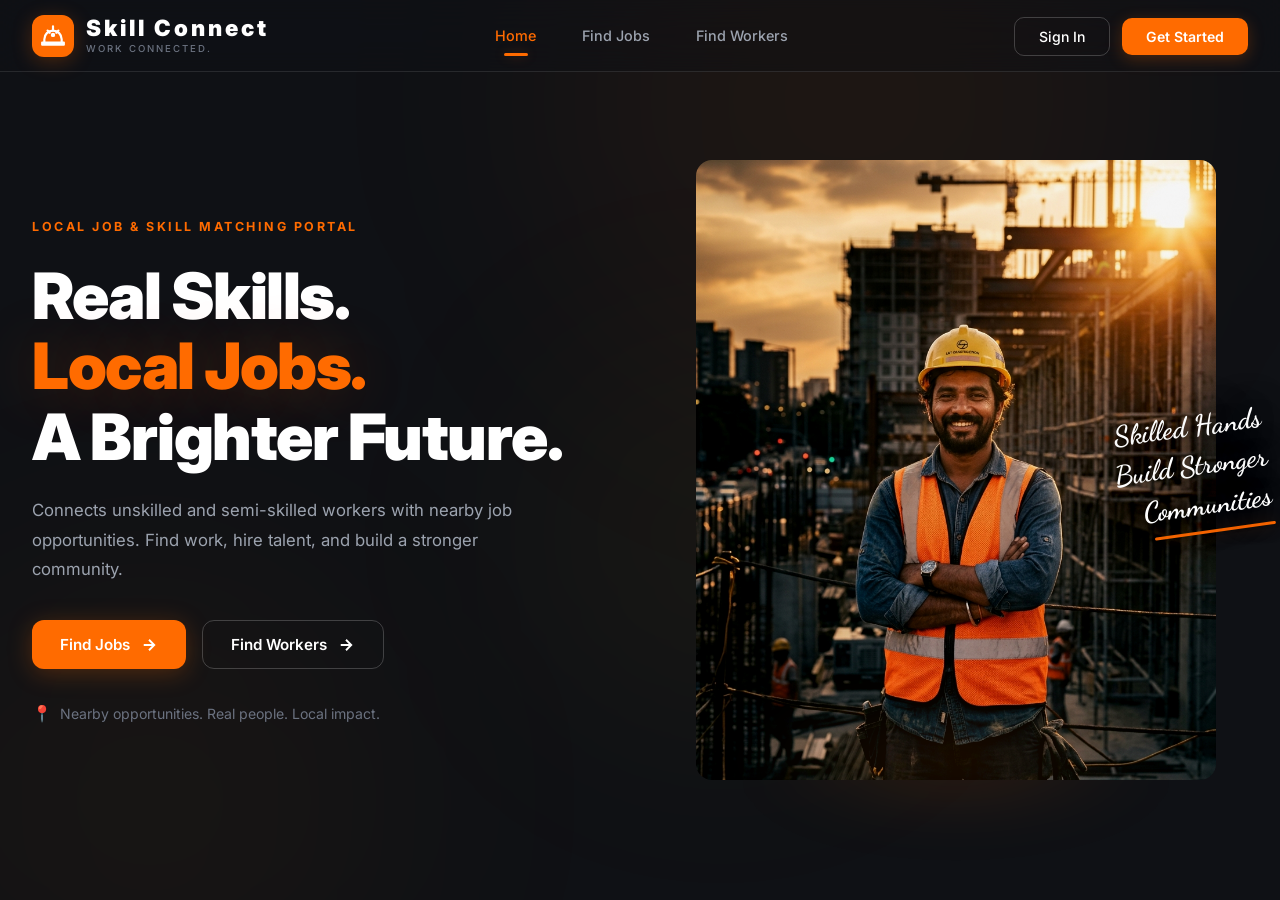
==== commit 092f8543: "Add files via upload" ====
--- a/index.html
+++ b/index.html
@@ -4,9 +4,9 @@
 <head>
   <meta charset="UTF-8" />
   <meta name="viewport" content="width=device-width, initial-scale=1.0" />
-  <title>KAAM &#8212; Work Connected | Local Job &amp; Skill Matching Portal</title>
+  <title>Skill Connect&#8212; Work Connected | Local Job &amp; Skill Matching Portal</title>
   <meta name="description"
-    content="KAAM connects unskilled and semi-skilled workers with nearby job opportunities. Find work, hire talent, and build a stronger community." />
+    content="Skill Connect connects unskilled and semi-skilled workers with nearby job opportunities. Find work, hire talent, and build a stronger community." />
   <link rel="preconnect" href="https://fonts.googleapis.com" />
   <link rel="preconnect" href="https://fonts.gstatic.com" crossorigin />
   <link
@@ -36,7 +36,7 @@
             </svg>
           </div>
           <div class="brand-text">
-            <span class="brand-name">KAAM </span>
+            <span class="brand-name">Skill Connect</span>
             <span class="brand-tagline">WORK CONNECTED.</span>
           </div>
         </a>
@@ -79,7 +79,8 @@
           </h1>
 
           <p class="hero-subtitle">
-            Connects unskilled and semi-skilled workers with nearby job opportunities. Find work, hire talent, and build a
+            Connects unskilled and semi-skilled workers with nearby job opportunities. Find work, hire talent, and build
+            a
             stronger community.
           </p>
 
@@ -267,7 +268,8 @@
               </select>
             </div>
             <div class="input-group">
-              <label for="signup-wage">Daily Wage Expectation (&#8377;) <span class="optional-tag">Optional</span></label>
+              <label for="signup-wage">Daily Wage Expectation (&#8377;) <span
+                  class="optional-tag">Optional</span></label>
               <input type="number" id="signup-wage" placeholder="e.g. 600" min="100" max="5000" />
             </div>
           </div>
@@ -310,4 +312,4 @@
   <script src="app.js"></script>
 </body>
 
-</html>
+</html>
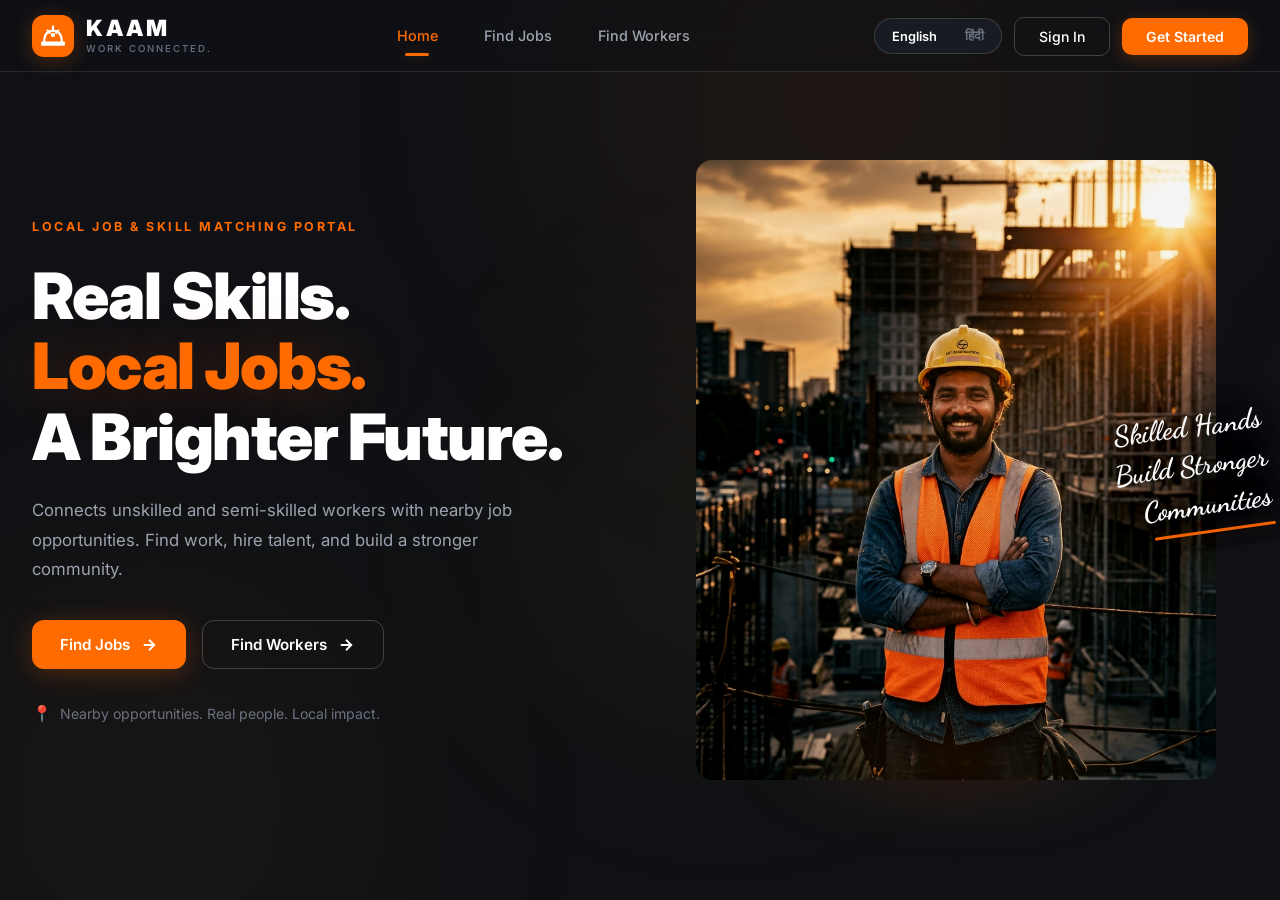
==== commit 0efb4fbc: "Add files via upload" ====
--- a/index.html
+++ b/index.html
@@ -4,9 +4,9 @@
 <head>
   <meta charset="UTF-8" />
   <meta name="viewport" content="width=device-width, initial-scale=1.0" />
-  <title>Skill Connect&#8212; Work Connected | Local Job &amp; Skill Matching Portal</title>
+  <title>KAAM &#8212; Work Connected | Local Job &amp; Skill Matching Portal</title>
   <meta name="description"
-    content="Skill Connect connects unskilled and semi-skilled workers with nearby job opportunities. Find work, hire talent, and build a stronger community." />
+    content="KAAM connects unskilled and semi-skilled workers with nearby job opportunities. Find work, hire talent, and build a stronger community." />
   <link rel="preconnect" href="https://fonts.googleapis.com" />
   <link rel="preconnect" href="https://fonts.gstatic.com" crossorigin />
   <link
@@ -36,8 +36,8 @@
             </svg>
           </div>
           <div class="brand-text">
-            <span class="brand-name">Skill Connect</span>
-            <span class="brand-tagline">WORK CONNECTED.</span>
+            <span class="brand-name" id="brand-name">KAAM</span>
+            <span class="brand-tagline" id="brand-tagline">WORK CONNECTED.</span>
           </div>
         </a>
 
@@ -48,8 +48,16 @@
           <li><a href="#" class="nav-link" id="nav-find-workers">Find Workers</a></li>
         </ul>
 
-        <!-- Right: Action Buttons -->
+        <!-- Right: Action Buttons + Global Language Switcher -->
         <div class="nav-right">
+          <!-- Prominent Bilingual Toggle Pill [ English | हिंदी ] -->
+          <div class="landing-lang-toggle" id="landing-lang-toggle" role="group" aria-label="Language selection">
+            <button type="button" class="landing-lang-btn active" id="landing-lang-en" data-lang="EN">English</button>
+            <button type="button" class="landing-lang-btn" id="landing-lang-hi"
+              data-lang="HI">&#2361;&#2367;&#2306;&#2342;&#2368;</button>
+            <div class="landing-lang-slider" id="landing-lang-slider"></div>
+          </div>
+
           <button class="btn-signin" id="btn-signin">Sign In</button>
           <button class="btn-get-started" id="btn-get-started">Get Started</button>
           <button class="hamburger" id="hamburger" aria-label="Toggle Menu">
@@ -70,15 +78,15 @@
       <div class="hero-inner">
         <!-- Left Column -->
         <div class="hero-content">
-          <span class="hero-category">LOCAL JOB &amp; SKILL MATCHING PORTAL</span>
-
-          <h1 class="hero-title">
-            <span class="title-line">Real Skills.</span>
-            <span class="title-line title-orange">Local Jobs.</span>
-            <span class="title-line">A Brighter Future.</span>
+          <span class="hero-category" id="hero-category">LOCAL JOB &amp; SKILL MATCHING PORTAL</span>
+
+          <h1 class="hero-title" id="hero-title">
+            <span class="title-line" id="title-line-1">Real Skills.</span>
+            <span class="title-line title-orange" id="title-line-2">Local Jobs.</span>
+            <span class="title-line" id="title-line-3">A Brighter Future.</span>
           </h1>
 
-          <p class="hero-subtitle">
+          <p class="hero-subtitle" id="hero-subtitle">
             Connects unskilled and semi-skilled workers with nearby job opportunities. Find work, hire talent, and build
             a
             stronger community.
@@ -86,13 +94,13 @@
 
           <div class="hero-cta">
             <button class="btn btn-primary" id="btn-find-jobs">
-              Find Jobs
+              <span id="btn-find-jobs-text">Find Jobs</span>
               <svg width="18" height="18" viewBox="0 0 24 24" fill="none" stroke="currentColor" stroke-width="2.5">
                 <path d="M5 12h14M12 5l7 7-7 7" />
               </svg>
             </button>
             <button class="btn btn-outline" id="btn-find-workers">
-              Find Workers
+              <span id="btn-find-workers-text">Find Workers</span>
               <svg width="18" height="18" viewBox="0 0 24 24" fill="none" stroke="currentColor" stroke-width="2.5">
                 <path d="M5 12h14M12 5l7 7-7 7" />
               </svg>
@@ -101,7 +109,7 @@
 
           <div class="hero-location">
             <span class="location-pin">&#128205;</span>
-            <span class="location-text">Nearby opportunities. Real people. Local impact.</span>
+            <span class="location-text" id="hero-location-text">Nearby opportunities. Real people. Local impact.</span>
           </div>
         </div>
 
@@ -112,7 +120,7 @@
             <div class="image-glow"></div>
           </div>
           <div class="hero-quote">
-            <span class="quote-text">Skilled Hands<br>Build Stronger<br>Communities</span>
+            <span class="quote-text" id="hero-quote-text">Skilled Hands<br>Build Stronger<br>Communities</span>
             <div class="quote-underline"></div>
           </div>
         </div>
@@ -137,7 +145,7 @@
                 <circle cx="17" cy="17" r="3" />
                 <circle cx="7" cy="7" r="3" />
               </svg>
-              Worker
+              <span id="role-text-worker">Worker</span>
             </button>
             <button class="role-toggle-btn" data-role="employer" id="role-btn-employer">
               <svg width="16" height="16" viewBox="0 0 24 24" fill="none" stroke="currentColor" stroke-width="2">
@@ -145,7 +153,7 @@
                 <circle cx="9" cy="7" r="4" />
                 <path d="M22 21v-2a4 4 0 0 0-3-3.87M16 3.13a4 4 0 0 1 0 7.75" />
               </svg>
-              Employer
+              <span id="role-text-employer">Employer</span>
             </button>
             <div class="role-toggle-slider" id="role-toggle-slider"></div>
           </div>
@@ -166,7 +174,7 @@
           </div>
 
           <div class="input-group">
-            <label for="signin-email">Email ID</label>
+            <label for="signin-email" id="label-signin-email">Email ID</label>
             <div class="input-icon-wrap">
               <svg class="input-icon" width="16" height="16" viewBox="0 0 24 24" fill="none" stroke="currentColor"
                 stroke-width="2">
@@ -179,7 +187,7 @@
           </div>
 
           <div class="input-group">
-            <label for="signin-password">Password</label>
+            <label for="signin-password" id="label-signin-password">Password</label>
             <div class="password-input">
               <input type="password" id="signin-password" placeholder="Enter your password"
                 autocomplete="current-password" required />
@@ -198,14 +206,15 @@
           </div>
 
           <button type="submit" class="btn btn-submit" id="btn-signin-submit">
-            Log In
+            <span id="btn-signin-submit-text">Log In</span>
             <svg width="18" height="18" viewBox="0 0 24 24" fill="none" stroke="currentColor" stroke-width="2">
               <path d="M5 12h14M12 5l7 7-7 7" />
             </svg>
           </button>
 
-          <p class="form-footer-text">
-            Don't have an account? <button type="button" class="link-btn" id="link-to-signup">Create one now</button>
+          <p class="form-footer-text" id="signin-footer-text">
+            <span id="signin-footer-prompt">Don't have an account?</span>
+            <button type="button" class="link-btn" id="link-to-signup">Create one now</button>
           </p>
         </form>
 
@@ -222,7 +231,7 @@
           </div>
 
           <div class="input-group">
-            <label for="signup-email">Email ID</label>
+            <label for="signup-email" id="label-signup-email">Email ID</label>
             <div class="input-icon-wrap">
               <svg class="input-icon" width="16" height="16" viewBox="0 0 24 24" fill="none" stroke="currentColor"
                 stroke-width="2">
@@ -235,7 +244,7 @@
           </div>
 
           <div class="input-group">
-            <label for="signup-password">Create Password</label>
+            <label for="signup-password" id="label-signup-password">Create Password</label>
             <div class="password-input">
               <input type="password" id="signup-password" placeholder="Min. 6 characters" minlength="6"
                 autocomplete="new-password" required />
@@ -255,46 +264,47 @@
 
           <div id="worker-fields">
             <div class="input-group">
-              <label for="signup-skill">Primary Skill / Work Type</label>
+              <label for="signup-skill" id="label-signup-skill">Primary Skill / Work Type</label>
               <select id="signup-skill" required>
-                <option value="" disabled selected>Select your primary skill</option>
-                <option value="masonry">Masonry</option>
-                <option value="plumbing">Plumbing</option>
-                <option value="carpentry">Carpentry</option>
-                <option value="painting">Painting</option>
-                <option value="electrical">Electrical Work</option>
-                <option value="construction">Construction</option>
-                <option value="domestic">Domestic Help</option>
+                <option value="" disabled selected id="opt-skill-default">Select your primary skill</option>
+                <option value="masonry" id="opt-skill-masonry">Masonry</option>
+                <option value="plumbing" id="opt-skill-plumbing">Plumbing</option>
+                <option value="carpentry" id="opt-skill-carpentry">Carpentry</option>
+                <option value="painting" id="opt-skill-painting">Painting</option>
+                <option value="electrical" id="opt-skill-electrical">Electrical Work</option>
+                <option value="construction" id="opt-skill-construction">Construction</option>
+                <option value="domestic" id="opt-skill-domestic">Domestic Help</option>
               </select>
             </div>
             <div class="input-group">
-              <label for="signup-wage">Daily Wage Expectation (&#8377;) <span
-                  class="optional-tag">Optional</span></label>
+              <label for="signup-wage" id="label-signup-wage">Daily Wage Expectation (&#8377;) <span
+                  class="optional-tag" id="label-signup-wage-opt">Optional</span></label>
               <input type="number" id="signup-wage" placeholder="e.g. 600" min="100" max="5000" />
             </div>
           </div>
 
           <div id="employer-fields" class="hidden">
             <div class="input-group">
-              <label for="signup-employer-type">Employer Type</label>
+              <label for="signup-employer-type" id="label-signup-employer-type">Employer Type</label>
               <select id="signup-employer-type" required>
-                <option value="" disabled selected>Select employer type</option>
-                <option value="individual">Individual / Household</option>
-                <option value="contractor">Contractor</option>
-                <option value="business">Business Owner</option>
+                <option value="" disabled selected id="opt-emp-default">Select employer type</option>
+                <option value="individual" id="opt-emp-individual">Individual / Household</option>
+                <option value="contractor" id="opt-emp-contractor">Contractor</option>
+                <option value="business" id="opt-emp-business">Business Owner</option>
               </select>
             </div>
           </div>
 
           <button type="submit" class="btn btn-submit" id="btn-signup-submit">
-            Register as Worker
+            <span id="btn-signup-submit-text">Register as Worker</span>
             <svg width="18" height="18" viewBox="0 0 24 24" fill="none" stroke="currentColor" stroke-width="2">
               <path d="M5 12h14M12 5l7 7-7 7" />
             </svg>
           </button>
 
-          <p class="form-footer-text">
-            Already have an account? <button type="button" class="link-btn" id="link-to-signin">Sign in here</button>
+          <p class="form-footer-text" id="signup-footer-text">
+            <span id="signup-footer-prompt">Already have an account?</span>
+            <button type="button" class="link-btn" id="link-to-signin">Sign in here</button>
           </p>
         </form>
       </div>
--- a/index.css
+++ b/index.css
@@ -1,5 +1,5 @@
 /* ═══════════════════════════════════════════════════════
-   KAAM — Premium Dark-Mode Hero Landing Page
+   Skill Connect — Premium Dark-Mode Hero Landing Page
    ═══════════════════════════════════════════════════════ */
 
 /* ── Reset & Base ──────────────────────────────────── */
@@ -233,6 +233,56 @@
   box-shadow: 0 6px 24px var(--orange-glow);
 }
 
+/* ── Landing Page Language Toggle Pill [ English | हिंदी ] ── */
+.landing-lang-toggle {
+  display: flex;
+  position: relative;
+  background: #181B22;
+  border: 1px solid rgba(255, 255, 255, 0.15);
+  border-radius: 50px;
+  padding: 3px;
+  align-items: center;
+}
+
+.landing-lang-btn {
+  position: relative;
+  z-index: 2;
+  padding: 6px 14px;
+  border-radius: 50px;
+  font-size: 0.8rem;
+  font-weight: 600;
+  color: var(--text-muted);
+  transition: color 0.2s ease;
+  white-space: nowrap;
+  cursor: pointer;
+  background: transparent;
+  border: none;
+  font-family: inherit;
+}
+
+.landing-lang-btn.active {
+  color: #FFFFFF;
+}
+
+.landing-lang-slider {
+  position: absolute;
+  top: 3px;
+  left: 3px;
+  height: calc(100% - 6px);
+  background: #FF6B00;
+  border-radius: 50px;
+  transition: var(--transition);
+  box-shadow: 0 2px 10px rgba(255, 107, 0, 0.35);
+  z-index: 1;
+}
+
+@media (max-width: 640px) {
+  .landing-lang-btn {
+    padding: 5px 9px;
+    font-size: 0.72rem;
+  }
+}
+
 /* ── Hamburger ── */
 .hamburger {
   display: none;
@@ -318,10 +368,23 @@
 }
 
 @keyframes floatGlow {
-  0%, 100% { transform: translate(0, 0) scale(1); }
-  25% { transform: translate(30px, -30px) scale(1.05); }
-  50% { transform: translate(-20px, 20px) scale(0.95); }
-  75% { transform: translate(20px, 10px) scale(1.02); }
+
+  0%,
+  100% {
+    transform: translate(0, 0) scale(1);
+  }
+
+  25% {
+    transform: translate(30px, -30px) scale(1.05);
+  }
+
+  50% {
+    transform: translate(-20px, 20px) scale(0.95);
+  }
+
+  75% {
+    transform: translate(20px, 10px) scale(1.02);
+  }
 }
 
 /* ── Hero Inner Grid ── */
@@ -515,18 +578,39 @@
    ANIMATIONS
    ═══════════════════════════════════════════════════════ */
 @keyframes fadeInUp {
-  from { opacity: 0; transform: translateY(28px); }
-  to { opacity: 1; transform: translateY(0); }
+  from {
+    opacity: 0;
+    transform: translateY(28px);
+  }
+
+  to {
+    opacity: 1;
+    transform: translateY(0);
+  }
 }
 
 @keyframes slideInRight {
-  from { opacity: 0; transform: translateX(40px); }
-  to { opacity: 1; transform: translateX(0); }
+  from {
+    opacity: 0;
+    transform: translateX(40px);
+  }
+
+  to {
+    opacity: 1;
+    transform: translateX(0);
+  }
 }
 
 @keyframes pulseGlow {
-  0%, 100% { box-shadow: 0 0 0 0 var(--orange-glow); }
-  50% { box-shadow: 0 0 0 8px transparent; }
+
+  0%,
+  100% {
+    box-shadow: 0 0 0 0 var(--orange-glow);
+  }
+
+  50% {
+    box-shadow: 0 0 0 8px transparent;
+  }
 }
 
 
@@ -1192,7 +1276,9 @@
 /* ── Dashboard Navbar ── */
 .db-nav {
   position: fixed;
-  top: 0; left: 0; right: 0;
+  top: 0;
+  left: 0;
+  right: 0;
   z-index: 1000;
   padding: 0 28px;
   transition: var(--transition);
@@ -1202,7 +1288,7 @@
   content: '';
   position: absolute;
   inset: 0;
-  background: rgba(15,17,21,0.72);
+  background: rgba(15, 17, 21, 0.72);
   backdrop-filter: blur(24px) saturate(180%);
   -webkit-backdrop-filter: blur(24px) saturate(180%);
   border-bottom: 1px solid var(--border-subtle);
@@ -1211,8 +1297,8 @@
 }
 
 .db-nav-scrolled::before {
-  background: rgba(15,17,21,0.96);
-  box-shadow: 0 4px 32px rgba(0,0,0,0.35);
+  background: rgba(15, 17, 21, 0.96);
+  box-shadow: 0 4px 32px rgba(0, 0, 0, 0.35);
 }
 
 .db-nav-inner {
@@ -1225,7 +1311,12 @@
   height: 70px;
 }
 
-.db-brand { display: flex; align-items: center; gap: 11px; flex-shrink: 0; }
+.db-brand {
+  display: flex;
+  align-items: center;
+  gap: 11px;
+  flex-shrink: 0;
+}
 
 /* ── Location pill ── */
 .db-loc-pill {
@@ -1233,7 +1324,7 @@
   align-items: center;
   gap: 7px;
   padding: 7px 15px;
-  background: rgba(255,255,255,0.04);
+  background: rgba(255, 255, 255, 0.04);
   border: 1px solid var(--border-subtle);
   border-radius: 50px;
   font-size: 0.83rem;
@@ -1243,9 +1334,10 @@
   transition: var(--transition);
   white-space: nowrap;
 }
+
 .db-loc-pill:hover {
-  border-color: rgba(255,107,0,0.4);
-  background: rgba(255,107,0,0.07);
+  border-color: rgba(255, 107, 0, 0.4);
+  background: rgba(255, 107, 0, 0.07);
   color: var(--orange);
 }
 
@@ -1261,7 +1353,7 @@
 .db-lang {
   display: flex;
   position: relative;
-  background: rgba(255,255,255,0.04);
+  background: rgba(255, 255, 255, 0.04);
   border: 1px solid var(--border-subtle);
   border-radius: 50px;
   padding: 3px;
@@ -1279,7 +1371,9 @@
   white-space: nowrap;
 }
 
-.db-lang-btn.active { color: white; }
+.db-lang-btn.active {
+  color: white;
+}
 
 .db-lang-slider {
   position: absolute;
@@ -1289,7 +1383,7 @@
   background: var(--orange);
   border-radius: 50px;
   transition: var(--transition);
-  box-shadow: 0 2px 10px rgba(255,107,0,0.3);
+  box-shadow: 0 2px 10px rgba(255, 107, 0, 0.3);
   z-index: 1;
 }
 
@@ -1299,8 +1393,8 @@
   align-items: center;
   gap: 6px;
   padding: 5px 13px;
-  background: rgba(255,107,0,0.08);
-  border: 1px solid rgba(255,107,0,0.2);
+  background: rgba(255, 107, 0, 0.08);
+  border: 1px solid rgba(255, 107, 0, 0.2);
   border-radius: 50px;
   font-size: 0.75rem;
   font-weight: 700;
@@ -1311,8 +1405,8 @@
 }
 
 .db-role-badge.employer {
-  background: rgba(59,130,246,0.1);
-  border-color: rgba(59,130,246,0.22);
+  background: rgba(59, 130, 246, 0.1);
+  border-color: rgba(59, 130, 246, 0.22);
   color: #60A5FA;
 }
 
@@ -1325,8 +1419,17 @@
 }
 
 @keyframes pulseDot {
-  0%,100% { opacity:1; transform:scale(1); }
-  50%      { opacity:0.5; transform:scale(0.75); }
+
+  0%,
+  100% {
+    opacity: 1;
+    transform: scale(1);
+  }
+
+  50% {
+    opacity: 0.5;
+    transform: scale(0.75);
+  }
 }
 
 /* ── Profile area ── */
@@ -1348,7 +1451,7 @@
   font-weight: 800;
   color: white;
   letter-spacing: 0.5px;
-  box-shadow: 0 2px 10px rgba(255,107,0,0.25);
+  box-shadow: 0 2px 10px rgba(255, 107, 0, 0.25);
   flex-shrink: 0;
 }
 
@@ -1357,7 +1460,7 @@
   align-items: center;
   gap: 6px;
   padding: 6px 13px;
-  border: 1px solid rgba(255,255,255,0.12);
+  border: 1px solid rgba(255, 255, 255, 0.12);
   border-radius: var(--radius);
   font-size: 0.79rem;
   font-weight: 500;
@@ -1366,9 +1469,9 @@
 }
 
 .db-logout-btn:hover {
-  border-color: rgba(239,68,68,0.4);
+  border-color: rgba(239, 68, 68, 0.4);
   color: #F87171;
-  background: rgba(239,68,68,0.06);
+  background: rgba(239, 68, 68, 0.06);
 }
 
 /* ── Location edit modal ── */
@@ -1376,7 +1479,7 @@
   position: fixed;
   inset: 0;
   z-index: 9000;
-  background: rgba(0,0,0,0.65);
+  background: rgba(0, 0, 0, 0.65);
   backdrop-filter: blur(10px);
   -webkit-backdrop-filter: blur(10px);
   display: flex;
@@ -1400,21 +1503,30 @@
   display: flex;
   flex-direction: column;
   gap: 14px;
-  box-shadow: 0 20px 70px rgba(0,0,0,0.5);
+  box-shadow: 0 20px 70px rgba(0, 0, 0, 0.5);
   animation: fadeInUp 0.35s ease both;
 }
 
 .db-loc-close {
   position: absolute;
-  top: 13px; right: 13px;
-  width: 30px; height: 30px;
+  top: 13px;
+  right: 13px;
+  width: 30px;
+  height: 30px;
   border-radius: 50%;
-  display: flex; align-items: center; justify-content: center;
+  display: flex;
+  align-items: center;
+  justify-content: center;
   color: var(--text-muted);
-  background: rgba(255,255,255,0.05);
-  transition: var(--transition);
-}
-.db-loc-close:hover { color: white; background: rgba(255,255,255,0.1); transform: rotate(90deg); }
+  background: rgba(255, 255, 255, 0.05);
+  transition: var(--transition);
+}
+
+.db-loc-close:hover {
+  color: white;
+  background: rgba(255, 255, 255, 0.1);
+  transform: rotate(90deg);
+}
 
 .db-loc-modal h3 {
   font-size: 1.05rem;
@@ -1426,7 +1538,7 @@
 .db-loc-modal input {
   width: 100%;
   padding: 11px 14px;
-  background: rgba(255,255,255,0.05);
+  background: rgba(255, 255, 255, 0.05);
   border: 1px solid var(--border-subtle);
   border-radius: var(--radius);
   font-size: 0.9rem;
@@ -1435,10 +1547,14 @@
   font-family: inherit;
   transition: var(--transition);
 }
-.db-loc-modal input::placeholder { color: var(--text-muted); }
+
+.db-loc-modal input::placeholder {
+  color: var(--text-muted);
+}
+
 .db-loc-modal input:focus {
   border-color: var(--orange);
-  box-shadow: 0 0 0 3px rgba(255,107,0,0.09);
+  box-shadow: 0 0 0 3px rgba(255, 107, 0, 0.09);
 }
 
 .db-loc-save {
@@ -1449,9 +1565,13 @@
   font-size: 0.87rem;
   font-weight: 700;
   transition: var(--transition);
-  box-shadow: 0 4px 16px rgba(255,107,0,0.25);
-}
-.db-loc-save:hover { background: var(--orange-hover); transform: translateY(-1px); }
+  box-shadow: 0 4px 16px rgba(255, 107, 0, 0.25);
+}
+
+.db-loc-save:hover {
+  background: var(--orange-hover);
+  transform: translateY(-1px);
+}
 
 /* ── Main content ── */
 .db-main {
@@ -1463,20 +1583,42 @@
 
 /* Ambient glows */
 .db-ambient {
-  position: fixed; inset: 0;
-  pointer-events: none; overflow: hidden; z-index: 0;
-}
+  position: fixed;
+  inset: 0;
+  pointer-events: none;
+  overflow: hidden;
+  z-index: 0;
+}
+
 .db-glow {
-  position: absolute; border-radius: 50%;
+  position: absolute;
+  border-radius: 50%;
   filter: blur(140px);
   animation: floatGlow 22s ease-in-out infinite;
 }
-.db-glow-1 { width:700px; height:700px; background:rgba(255,107,0,0.05); top:-200px; right:-80px; }
-.db-glow-2 { width:500px; height:500px; background:rgba(255,122,0,0.03); bottom:0; left:-120px; animation-delay:-10s; animation-direction:reverse; }
+
+.db-glow-1 {
+  width: 700px;
+  height: 700px;
+  background: rgba(255, 107, 0, 0.05);
+  top: -200px;
+  right: -80px;
+}
+
+.db-glow-2 {
+  width: 500px;
+  height: 500px;
+  background: rgba(255, 122, 0, 0.03);
+  bottom: 0;
+  left: -120px;
+  animation-delay: -10s;
+  animation-direction: reverse;
+}
 
 /* ── Sections ── */
 .db-section {
-  position: relative; z-index: 1;
+  position: relative;
+  z-index: 1;
   padding: 48px 28px 60px;
 }
 
@@ -1486,7 +1628,10 @@
 }
 
 /* ── Section header ── */
-.db-sec-header { text-align: center; margin-bottom: 32px; }
+.db-sec-header {
+  text-align: center;
+  margin-bottom: 32px;
+}
 
 .db-sec-title {
   font-size: clamp(1.8rem, 3.2vw, 2.7rem);
@@ -1506,7 +1651,10 @@
 }
 
 /* ── Search bar ── */
-.db-search-wrap { max-width: 540px; margin: 0 auto 32px; }
+.db-search-wrap {
+  max-width: 540px;
+  margin: 0 auto 32px;
+}
 
 .db-search {
   display: flex;
@@ -1518,12 +1666,21 @@
   padding: 0 14px;
   transition: var(--transition);
 }
+
 .db-search:focus-within {
-  border-color: rgba(255,107,0,0.4);
-  box-shadow: 0 0 0 3px rgba(255,107,0,0.08);
-}
-.db-search svg { color: var(--text-muted); flex-shrink: 0; transition: var(--transition); }
-.db-search:focus-within svg { color: var(--orange); }
+  border-color: rgba(255, 107, 0, 0.4);
+  box-shadow: 0 0 0 3px rgba(255, 107, 0, 0.08);
+}
+
+.db-search svg {
+  color: var(--text-muted);
+  flex-shrink: 0;
+  transition: var(--transition);
+}
+
+.db-search:focus-within svg {
+  color: var(--orange);
+}
 
 .db-search-input {
   flex: 1;
@@ -1536,15 +1693,24 @@
   font-family: inherit;
   min-width: 0;
 }
-.db-search-input::placeholder { color: var(--text-muted); }
+
+.db-search-input::placeholder {
+  color: var(--text-muted);
+}
 
 .db-search-clear {
-  display: flex; align-items: center;
+  display: flex;
+  align-items: center;
   color: var(--text-muted);
   transition: var(--transition);
-  padding: 4px; border-radius: 6px;
-}
-.db-search-clear:hover { color: var(--text-gray); background: rgba(255,255,255,0.05); }
+  padding: 4px;
+  border-radius: 6px;
+}
+
+.db-search-clear:hover {
+  color: var(--text-gray);
+  background: rgba(255, 255, 255, 0.05);
+}
 
 /* ── Category grid ── */
 .db-cat-grid {
@@ -1556,7 +1722,7 @@
 /* ── Category card ── */
 .db-cat-card {
   background: #181B22;
-  border: 1px solid rgba(255,255,255,0.08);
+  border: 1px solid rgba(255, 255, 255, 0.08);
   border-radius: 18px;
   padding: 26px 18px 22px;
   display: flex;
@@ -1572,10 +1738,11 @@
 }
 
 .db-cat-card::before {
-  content:'';
-  position:absolute; inset:0;
-  background: radial-gradient(ellipse at top center, rgba(255,107,0,0.05), transparent 70%);
-  opacity:0;
+  content: '';
+  position: absolute;
+  inset: 0;
+  background: radial-gradient(ellipse at top center, rgba(255, 107, 0, 0.05), transparent 70%);
+  opacity: 0;
   transition: opacity 0.3s ease;
 }
 
@@ -1583,32 +1750,55 @@
   border-color: var(--orange);
   background: #1F232C;
   transform: translateY(-5px);
-  box-shadow: 0 10px 40px rgba(255,107,0,0.13), 0 2px 10px rgba(0,0,0,0.3);
-}
-.db-cat-card:hover::before { opacity:1; }
+  box-shadow: 0 10px 40px rgba(255, 107, 0, 0.13), 0 2px 10px rgba(0, 0, 0, 0.3);
+}
+
+.db-cat-card:hover::before {
+  opacity: 1;
+}
 
 @keyframes fadeInCard {
-  from { opacity:0; transform:translateY(16px); }
-  to   { opacity:1; transform:translateY(0); }
+  from {
+    opacity: 0;
+    transform: translateY(16px);
+  }
+
+  to {
+    opacity: 1;
+    transform: translateY(0);
+  }
 }
 
 .db-cat-icon {
-  width: 68px; height: 68px;
-  background: rgba(255,107,0,0.09);
-  border: 1.5px solid rgba(255,107,0,0.18);
+  width: 68px;
+  height: 68px;
+  background: rgba(255, 107, 0, 0.09);
+  border: 1.5px solid rgba(255, 107, 0, 0.18);
   border-radius: 14px;
-  display: flex; align-items: center; justify-content: center;
+  display: flex;
+  align-items: center;
+  justify-content: center;
   font-size: 1.9rem;
   transition: var(--transition);
-  position: relative; z-index: 1;
-}
+  position: relative;
+  z-index: 1;
+}
+
 .db-cat-card:hover .db-cat-icon {
-  background: rgba(255,107,0,0.17);
-  border-color: rgba(255,107,0,0.42);
+  background: rgba(255, 107, 0, 0.17);
+  border-color: rgba(255, 107, 0, 0.42);
   transform: scale(1.08);
 }
 
-.db-cat-body { display:flex; flex-direction:column; align-items:center; gap:7px; position:relative; z-index:1; width:100%; }
+.db-cat-body {
+  display: flex;
+  flex-direction: column;
+  align-items: center;
+  gap: 7px;
+  position: relative;
+  z-index: 1;
+  width: 100%;
+}
 
 .db-cat-title {
   font-size: 0.98rem;
@@ -1617,7 +1807,10 @@
   line-height: 1.35;
 }
 
-body.lang-hi .db-cat-title { font-size: 0.98rem; line-height: 1.45; }
+body.lang-hi .db-cat-title {
+  font-size: 0.98rem;
+  line-height: 1.45;
+}
 
 .db-cat-desc {
   font-size: 0.74rem;
@@ -1630,8 +1823,8 @@
   align-items: center;
   gap: 5px;
   padding: 4px 10px;
-  background: rgba(16,185,129,0.1);
-  border: 1px solid rgba(16,185,129,0.22);
+  background: rgba(16, 185, 129, 0.1);
+  border: 1px solid rgba(16, 185, 129, 0.22);
   border-radius: 50px;
   font-size: 0.71rem;
   font-weight: 600;
@@ -1640,7 +1833,8 @@
 }
 
 .db-badge-dot {
-  width: 6px; height: 6px;
+  width: 6px;
+  height: 6px;
   border-radius: 50%;
   background: #10B981;
   animation: pulseDot 2s ease-in-out infinite;
@@ -1652,10 +1846,15 @@
   padding: 56px 20px;
   color: var(--text-muted);
 }
-.db-empty p { font-size: 1rem; }
+
+.db-empty p {
+  font-size: 1rem;
+}
 
 /* ── Listings section ── */
-.db-fadein { animation: fadeInUp 0.38s ease both; }
+.db-fadein {
+  animation: fadeInUp 0.38s ease both;
+}
 
 /* Back button */
 .db-back-btn {
@@ -1668,14 +1867,15 @@
   padding: 7px 14px;
   border: 1px solid var(--border-subtle);
   border-radius: var(--radius);
-  background: rgba(255,255,255,0.03);
+  background: rgba(255, 255, 255, 0.03);
   transition: var(--transition);
   margin-bottom: 26px;
 }
+
 .db-back-btn:hover {
   color: var(--orange);
-  border-color: rgba(255,107,0,0.38);
-  background: rgba(255,107,0,0.06);
+  border-color: rgba(255, 107, 0, 0.38);
+  background: rgba(255, 107, 0, 0.06);
 }
 
 /* Listings header */
@@ -1687,11 +1887,14 @@
 }
 
 .db-list-cat-icon {
-  width: 54px; height: 54px;
-  background: rgba(255,107,0,0.1);
-  border: 1.5px solid rgba(255,107,0,0.25);
+  width: 54px;
+  height: 54px;
+  background: rgba(255, 107, 0, 0.1);
+  border: 1.5px solid rgba(255, 107, 0, 0.25);
   border-radius: 13px;
-  display: flex; align-items: center; justify-content: center;
+  display: flex;
+  align-items: center;
+  justify-content: center;
   font-size: 1.65rem;
   flex-shrink: 0;
 }
@@ -1719,7 +1922,7 @@
 /* ── Listing card ── */
 .db-listing-card {
   background: #181B22;
-  border: 1px solid rgba(255,255,255,0.07);
+  border: 1px solid rgba(255, 255, 255, 0.07);
   border-radius: 18px;
   padding: 20px;
   display: flex;
@@ -1728,11 +1931,12 @@
   transition: var(--transition);
   animation: fadeInCard 0.35s ease both;
 }
+
 .db-listing-card:hover {
-  border-color: rgba(255,107,0,0.3);
+  border-color: rgba(255, 107, 0, 0.3);
   background: #1F232C;
   transform: translateY(-3px);
-  box-shadow: 0 8px 32px rgba(255,107,0,0.1);
+  box-shadow: 0 8px 32px rgba(255, 107, 0, 0.1);
 }
 
 /* Card header */
@@ -1762,8 +1966,8 @@
 .db-wage-badge {
   flex-shrink: 0;
   padding: 4px 10px;
-  background: rgba(255,107,0,0.09);
-  border: 1px solid rgba(255,107,0,0.22);
+  background: rgba(255, 107, 0, 0.09);
+  border: 1px solid rgba(255, 107, 0, 0.22);
   border-radius: 50px;
   font-size: 0.8rem;
   font-weight: 800;
@@ -1784,8 +1988,8 @@
   align-items: center;
   gap: 5px;
   padding: 3px 9px;
-  background: rgba(255,255,255,0.04);
-  border: 1px solid rgba(255,255,255,0.07);
+  background: rgba(255, 255, 255, 0.04);
+  border: 1px solid rgba(255, 255, 255, 0.07);
   border-radius: 50px;
   font-size: 0.72rem;
   font-weight: 500;
@@ -1793,7 +1997,11 @@
 }
 
 /* Stars */
-.db-stars { display: flex; align-items: center; font-size: 0.95rem; }
+.db-stars {
+  display: flex;
+  align-items: center;
+  font-size: 0.95rem;
+}
 
 /* Verified badge */
 .db-verified {
@@ -1801,8 +2009,8 @@
   align-items: center;
   gap: 4px;
   padding: 3px 9px;
-  background: rgba(16,185,129,0.1);
-  border: 1px solid rgba(16,185,129,0.22);
+  background: rgba(16, 185, 129, 0.1);
+  border: 1px solid rgba(16, 185, 129, 0.22);
   border-radius: 50px;
   font-size: 0.69rem;
   font-weight: 700;
@@ -1817,17 +2025,23 @@
 }
 
 .db-worker-av {
-  width: 42px; height: 42px;
+  width: 42px;
+  height: 42px;
   border-radius: 50%;
   background: linear-gradient(135deg, #FF6B00, #FF8C00);
-  display: flex; align-items: center; justify-content: center;
+  display: flex;
+  align-items: center;
+  justify-content: center;
   font-size: 0.72rem;
   font-weight: 800;
   color: white;
   flex-shrink: 0;
 }
 
-.db-worker-info { flex: 1; min-width: 0; }
+.db-worker-info {
+  flex: 1;
+  min-width: 0;
+}
 
 /* CTA button */
 .db-cta-btn {
@@ -1843,49 +2057,122 @@
   font-size: 0.87rem;
   font-weight: 700;
   transition: var(--transition);
-  box-shadow: 0 4px 16px rgba(255,107,0,0.25);
+  box-shadow: 0 4px 16px rgba(255, 107, 0, 0.25);
   margin-top: auto;
   font-family: inherit;
 }
+
 .db-cta-btn:hover:not(:disabled) {
   background: var(--orange-hover);
   transform: translateY(-1px);
-  box-shadow: 0 6px 24px rgba(255,107,0,0.35);
-}
-.db-cta-btn:disabled { opacity: 0.6; cursor: default; transform: none; }
+  box-shadow: 0 6px 24px rgba(255, 107, 0, 0.35);
+}
+
+.db-cta-btn:disabled {
+  opacity: 0.6;
+  cursor: default;
+  transform: none;
+}
 
 /* ═══════════════════════════════════════════════════════
    RESPONSIVE — Dashboard
    ═══════════════════════════════════════════════════════ */
 @media (max-width: 1100px) {
-  .db-cat-grid { grid-template-columns: repeat(3,1fr); }
-  .db-listings-grid { grid-template-columns: repeat(2,1fr); }
+  .db-cat-grid {
+    grid-template-columns: repeat(3, 1fr);
+  }
+
+  .db-listings-grid {
+    grid-template-columns: repeat(2, 1fr);
+  }
 }
 
 @media (max-width: 860px) {
-  .db-loc-pill { display: none; }
-  .db-cat-grid { grid-template-columns: repeat(2,1fr); }
-  .db-listings-grid { grid-template-columns: 1fr; }
-  .db-logout-btn span { display: none; }
-  .db-logout-btn { padding: 6px 9px; }
+  .db-loc-pill {
+    display: none;
+  }
+
+  .db-cat-grid {
+    grid-template-columns: repeat(2, 1fr);
+  }
+
+  .db-listings-grid {
+    grid-template-columns: 1fr;
+  }
+
+  .db-logout-btn span {
+    display: none;
+  }
+
+  .db-logout-btn {
+    padding: 6px 9px;
+  }
 }
 
 @media (max-width: 640px) {
-  .db-nav { padding: 0 14px; }
-  .db-nav-right { gap: 7px; }
-  .db-lang-btn { padding: 4px 9px; font-size: 0.73rem; }
-  .db-role-badge { display: none; }
-  .db-section { padding: 32px 14px 48px; }
-  .db-sec-title { font-size: 1.55rem; }
-  .db-cat-grid { grid-template-columns: repeat(2,1fr); gap: 12px; }
-  .db-cat-card { padding: 18px 12px 16px; gap: 10px; }
-  .db-cat-icon { width: 56px; height: 56px; font-size: 1.6rem; }
-  .db-cat-title { font-size: 0.84rem; }
-  .db-cat-desc { display: none; }
-  .db-list-header { flex-direction: column; align-items: flex-start; gap: 10px; }
+  .db-nav {
+    padding: 0 14px;
+  }
+
+  .db-nav-right {
+    gap: 7px;
+  }
+
+  .db-lang-btn {
+    padding: 4px 9px;
+    font-size: 0.73rem;
+  }
+
+  .db-role-badge {
+    display: none;
+  }
+
+  .db-section {
+    padding: 32px 14px 48px;
+  }
+
+  .db-sec-title {
+    font-size: 1.55rem;
+  }
+
+  .db-cat-grid {
+    grid-template-columns: repeat(2, 1fr);
+    gap: 12px;
+  }
+
+  .db-cat-card {
+    padding: 18px 12px 16px;
+    gap: 10px;
+  }
+
+  .db-cat-icon {
+    width: 56px;
+    height: 56px;
+    font-size: 1.6rem;
+  }
+
+  .db-cat-title {
+    font-size: 0.84rem;
+  }
+
+  .db-cat-desc {
+    display: none;
+  }
+
+  .db-list-header {
+    flex-direction: column;
+    align-items: flex-start;
+    gap: 10px;
+  }
 }
 
 @media (max-width: 400px) {
-  .brand-text { display: none; }
-  .db-lang-btn { padding: 4px 7px; font-size: 0.69rem; }
-}
+  .brand-text {
+    display: none;
+  }
+
+  .db-lang-btn {
+    padding: 4px 7px;
+    font-size: 0.69rem;
+  }
+}
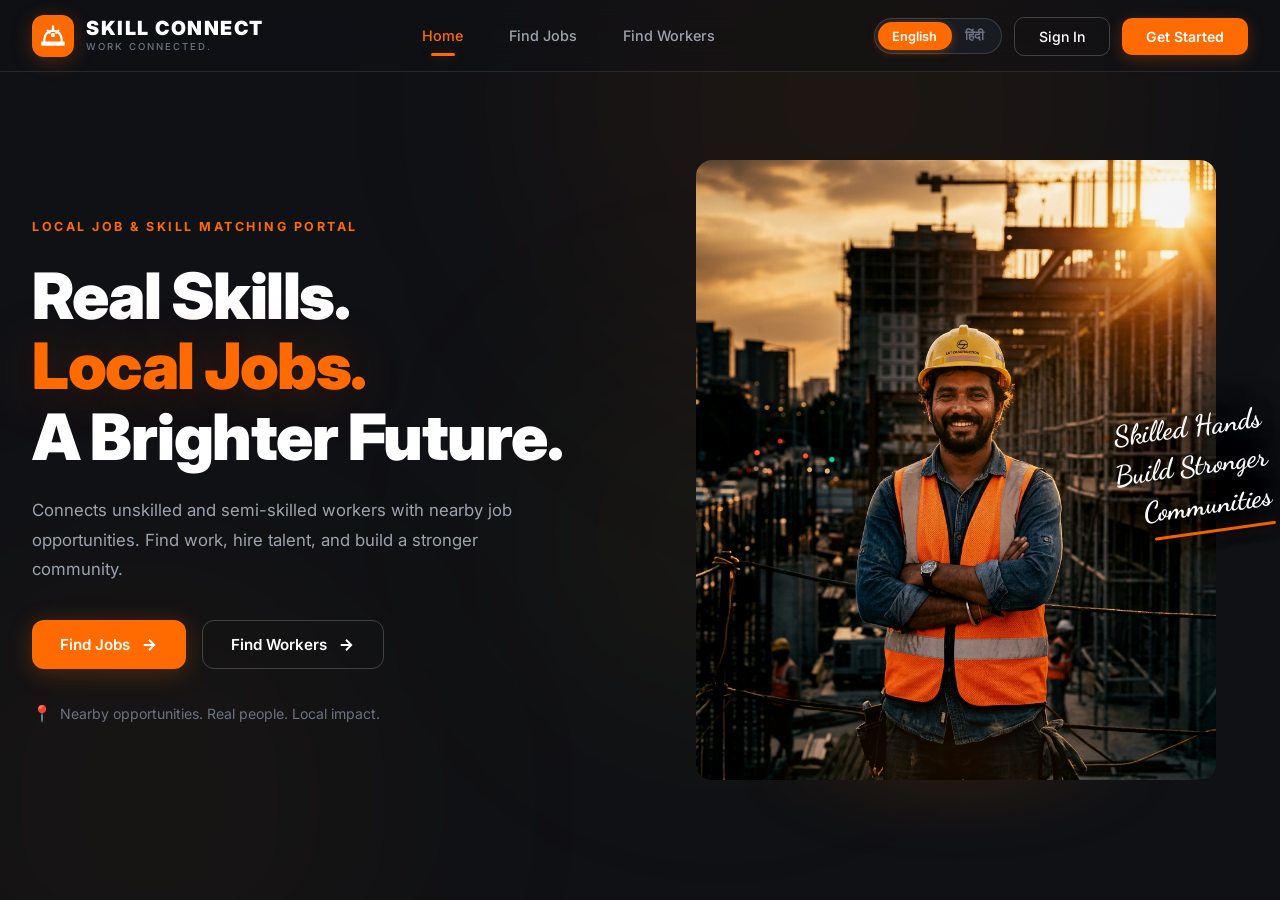
==== commit 29c6c679: "Add files via upload" ====
--- a/index.html
+++ b/index.html
@@ -4,9 +4,9 @@
 <head>
   <meta charset="UTF-8" />
   <meta name="viewport" content="width=device-width, initial-scale=1.0" />
-  <title>KAAM &#8212; Work Connected | Local Job &amp; Skill Matching Portal</title>
+  <title>Skill Connect - Local Job &amp; Skill Matching Portal</title>
   <meta name="description"
-    content="KAAM connects unskilled and semi-skilled workers with nearby job opportunities. Find work, hire talent, and build a stronger community." />
+    content="Skill Connect connects unskilled and semi-skilled workers with nearby job opportunities. Find work, hire talent, and build a stronger community." />
   <link rel="preconnect" href="https://fonts.googleapis.com" />
   <link rel="preconnect" href="https://fonts.gstatic.com" crossorigin />
   <link
@@ -36,7 +36,7 @@
             </svg>
           </div>
           <div class="brand-text">
-            <span class="brand-name" id="brand-name">KAAM</span>
+            <span class="brand-name" id="brand-name">SKILL CONNECT</span>
             <span class="brand-tagline" id="brand-tagline">WORK CONNECTED.</span>
           </div>
         </a>
--- a/index.css
+++ b/index.css
@@ -140,11 +140,12 @@
 }
 
 .brand-name {
-  font-size: 1.4rem;
+  font-size: 1.22rem;
   font-weight: 900;
-  letter-spacing: 3px;
+  letter-spacing: 1.5px;
   color: var(--text-white);
   line-height: 1.1;
+  white-space: nowrap;
 }
 
 .brand-tagline {
